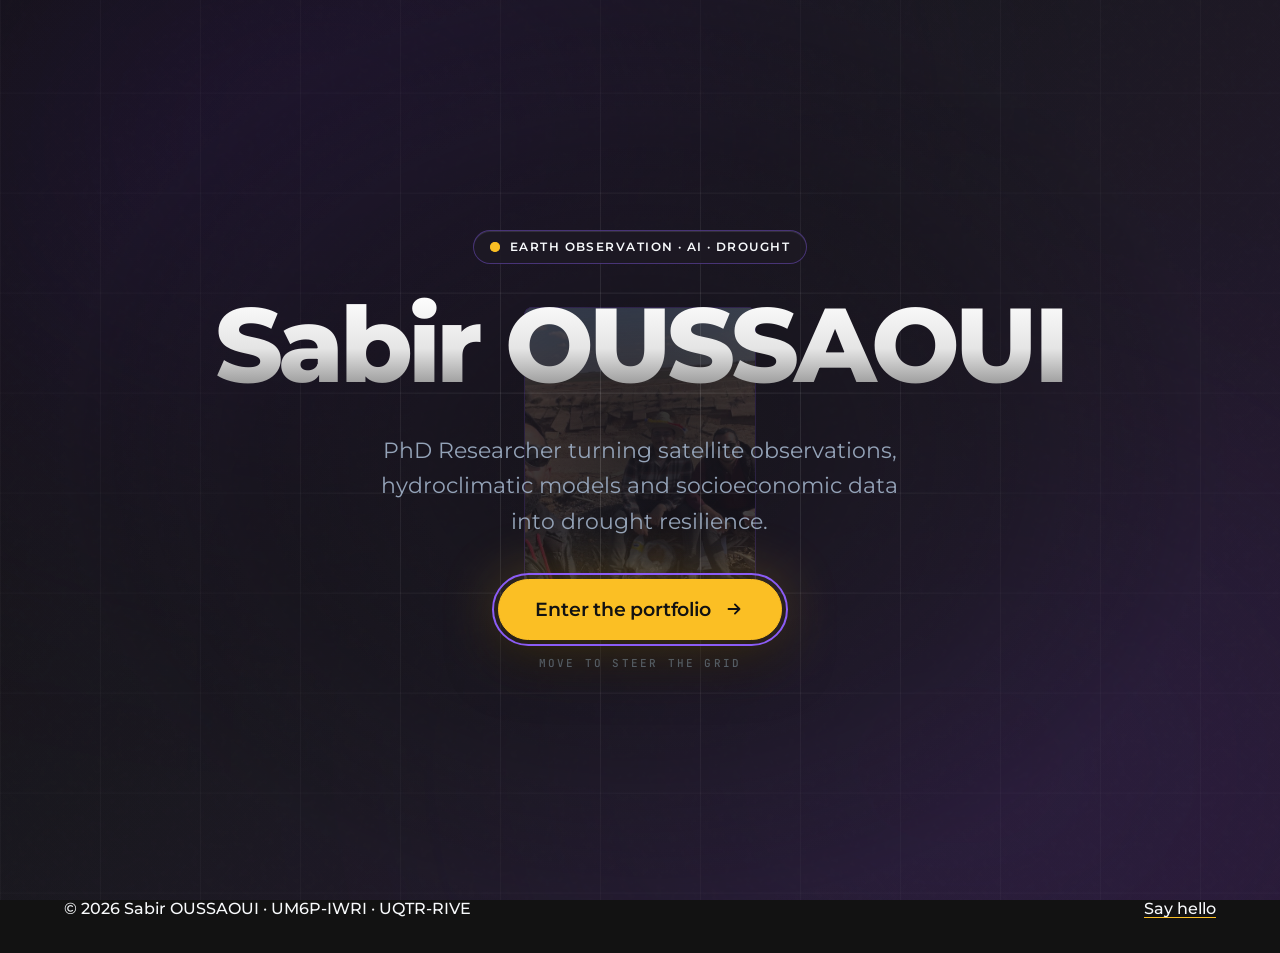
==== index.html @ a9698802 "Add Google Search Console verification tag Co-Authored-By: Claude Opus 5.5 <noreply@anthropic.com> C" ====
<!doctype html>
<html lang="en">
<head>
<meta charset="utf-8">
<meta name="viewport" content="width=device-width, initial-scale=1">
<title>Sabir OUSSAOUI - Earth Observation & AI for Drought Resilience</title>
<meta name="description" content="Sabir OUSSAOUI, PhD researcher (UM6P-IWRI, Morocco and UQTR-RIVE, Canada) using satellite remote sensing, hydroclimatic modelling, AI and socioeconomic data to monitor and forecast drought in Morocco.">
<meta name="google-site-verification" content="E2rFxJFYn-9-5UX04Fhdgoc-Ff2ZLVKx7VGm1PMIRt4">
<link rel="canonical" href="https://sabiroussaoui.me/">
<meta property="og:type" content="profile">
<meta property="og:title" content="Sabir OUSSAOUI - Earth Observation &amp; AI for Drought Resilience">
<meta property="og:description" content="Sabir OUSSAOUI, PhD researcher (UM6P-IWRI, Morocco and UQTR-RIVE, Canada) using satellite remote sensing, hydroclimatic modelling, AI and socioeconomic data to monitor and forecast drought in Morocco.">
<meta property="og:url" content="https://sabiroussaoui.me/">
<meta property="og:image" content="https://sabiroussaoui.me/images/profile/hero-iahr.jpg">
<meta name="twitter:card" content="summary_large_image">
<script type="application/ld+json">{"@context": "https://schema.org", "@type": "Person", "name": "Sabir OUSSAOUI", "url": "https://sabiroussaoui.me/", "image": "https://sabiroussaoui.me/images/profile/portrait-about.png", "jobTitle": "PhD Researcher in Remote Sensing, AI and Drought", "email": "mailto:Sabir.OUSSAOUI@um6p.ma", "affiliation": [{"@type": "Organization", "name": "Mohammed VI Polytechnic University - International Water Research Institute (UM6P-IWRI)"}, {"@type": "Organization", "name": "Université du Québec à Trois-Rivières - RIVE"}], "alumniOf": {"@type": "CollegeOrUniversity", "name": "Université Sultan Moulay Slimane - FST Beni Mellal"}, "knowsAbout": ["Remote sensing", "Drought monitoring", "Drought forecasting", "Artificial intelligence", "Explainable AI", "Hydroclimatology", "Agricultural drought", "Google Earth Engine"], "sameAs": ["https://www.linkedin.com/in/sabir-oussaoui/", "https://scholar.google.com/citations?user=mRgV_v4AAAAJ&hl=en", "https://www.researchgate.net/profile/Sabir-Oussaoui", "https://github.com/Sabir-OUSSAOUI"]}</script>
<link rel="icon" href="images/favicon.svg" type="image/svg+xml">
<link rel="stylesheet" href="css/style.css?v=202611021558">
<script>try{if((localStorage.getItem("theme")||"dark")==="dark")document.documentElement.classList.add("dark")}catch(e){}</script>
</head>
<body data-page="home">
<div class="transition" aria-hidden="true"><span></span><span></span><span></span></div>
<header class="nav" id="header"></header>

<main class="wrap">
  <section class="hero" style="padding-top:0">
    <div class="hero-img">
      <img src="images/profile/hero-iahr.jpg" alt="Sabir Oussaoui speaking at the 6th IAHR Africa Congress, UM6P" width="1600" height="1600" fetchpriority="high">
    </div>
    <div class="hero-txt">
      <h1 id="heroTitle"></h1>
      <p id="heroSub"></p>
      <div class="hero-aff">
        <span>Mohammed VI Polytechnic University - International Water Research Institute (UM6P-IWRI), Morocco</span>
        <span>Université du Québec à Trois-Rivières - Centre de recherche sur les interactions bassins versants - écosystèmes aquatiques (RIVE), Canada</span>
        <span class="mono" id="heroCot" style="font-size:11px;margin-top:4px"></span>
      </div>
      <div class="hero-cta">
        <a class="btn" id="ctaResearch" href="about.html"></a>
        <a class="btn ghost" id="ctaPubs" href="publications.html"></a>
        <a class="link" id="cvLink"></a>
      </div>
    </div>
  </section>
</main>

<!-- rotating badge, like the template's "Hire me" -->
<div class="hireme">
  <svg class="ring" viewBox="0 0 160 160" aria-hidden="true">
    <defs><path id="circ" d="M80,80 m-62,0 a62,62 0 1,1 124,0 a62,62 0 1,1 -124,0"/></defs>
    <text font-family="JetBrains Mono, monospace" font-size="10.5" letter-spacing="1.6"><textPath href="#circ" id="ringText">Open to collaboration · drought · water · EO · </textPath></text>
  </svg>
  <a href="https://outlook.office.com/mail/deeplink/compose?to=sabir.oussaoui@um6p.ma&amp;subject=Collaboration%20-%20drought%20%26%20Earth%20observation" target="_blank" rel="noopener" id="hireLabel" aria-label="Write to Sabir Oussaoui in Outlook">Let's talk</a>
</div>
<footer id="footer"></footer>
<script src="js/data.js?v=202611021558"></script>
<script src="js/main.js?v=202611021558"></script>
<script src="js/splash-cursor.js?v=202611021558"></script>
<script src="js/intro.js?v=202611021558"></script>
</body>
</html>
---- css/style.css ----
/* ===== Sabir Oussaoui - portfolio (CodeBucks-style template, plain CSS) ===== */
@import url("https://fonts.googleapis.com/css2?family=Montserrat:wght@400;500;600;700;800&family=JetBrains+Mono:wght@400;500&display=swap");

:root{
  --light:#F8FAFC;
  --dark:#121212;
  --primary:#5B21B6;        /* deep purple, readable on light */
  --primary-dark:#8B5CF6;   /* vivid purple on dark */
  --veg:#8fcb9b;
  --amber:#FBBF24;
  --bg:var(--light);
  --fg:var(--dark);
  --accent:var(--primary);
  --muted:rgba(18,18,18,.66);
  --line:rgba(91,33,182,.16);
  --card:#ffffff;
  --shadow:var(--fg);
  --edge:var(--fg);
  --gold:#FBBF24;
  --gold-ink:#121212;
  --purple:#8B5CF6;
  --purple-deep:#5B21B6;
  --font:"Montserrat",system-ui,sans-serif;
  --mono:"JetBrains Mono",ui-monospace,monospace;
}
html.dark{
  --bg:#121212;
  --fg:#F8FAFC;
  --accent:#8B5CF6;
  --muted:#94A3B8;
  --line:rgba(139,92,246,.22);
  --card:#1E1B26;
  --shadow:#5B21B6;
  --edge:rgba(139,92,246,.55);
}
*{box-sizing:border-box}
html{scroll-behavior:smooth;overflow-x:hidden}
body{margin:0;font-family:var(--font);background:var(--bg);color:var(--fg);line-height:1.5;overflow-x:hidden;-webkit-font-smoothing:antialiased}
a{color:inherit}
img{max-width:100%;display:block}
h1,h2,h3,h4{margin:0;line-height:1.1;font-weight:800;letter-spacing:-.02em}
.mono{font-family:var(--mono);font-size:12px;letter-spacing:.08em;text-transform:uppercase;color:var(--muted)}
.wrap{width:100%;max-width:1400px;margin:0 auto;padding:0 64px}
section{padding:96px 0}
.title{font-size:64px;text-align:center;margin-bottom:64px}
.btn{display:inline-flex;align-items:center;gap:10px;min-height:48px;padding:0 26px;border-radius:999px;border:2px solid var(--gold);background:var(--gold);color:var(--gold-ink);font:600 15px var(--font);text-decoration:none;cursor:pointer;transition:background .2s,color .2s,transform .15s}
.btn:hover{background:transparent;color:var(--fg);border-color:var(--gold)}
.btn:active{transform:scale(.98)}
.btn.ghost{background:transparent;color:var(--fg);border-color:var(--fg)}
.btn.ghost:hover{background:var(--purple-deep);border-color:var(--purple-deep);color:#F8FAFC}
html.dark .btn.ghost:hover{background:var(--purple);border-color:var(--purple)}
:focus-visible{outline:2px solid var(--accent);outline-offset:3px}
.rule{height:1px;background:var(--line)}

/* ---------- page transition ---------- */
.transition{position:fixed;inset:0;z-index:100;pointer-events:none}
.transition span{position:absolute;inset:0;transform:scaleX(1);transform-origin:left;animation:wipe .8s cubic-bezier(.76,0,.24,1) forwards}
.transition span:nth-child(1){background:var(--purple-deep)}
.transition span:nth-child(2){background:var(--fg);animation-delay:.12s}
.transition span:nth-child(3){background:var(--bg);animation-delay:.24s}
@keyframes wipe{to{transform:scaleX(0)}}

/* ---------- nav ---------- */
header.nav{position:fixed;left:0;right:0;top:0;z-index:50;box-sizing:border-box;display:flex;align-items:center;justify-content:space-between;gap:24px;padding:20px 64px;font-weight:500;background:color-mix(in srgb,var(--bg) 82%,transparent);backdrop-filter:blur(12px);-webkit-backdrop-filter:blur(12px);border-bottom:1px solid transparent;transition:border-color .3s,padding .3s}
header.nav.scrolled{border-bottom-color:var(--line)}
.nav-links{display:flex;gap:28px;flex:1;justify-content:center}
.nl{position:relative;text-decoration:none;padding-bottom:2px}
.nl::after{content:"";position:absolute;left:0;bottom:-2px;height:2px;width:0;background:var(--accent);transition:width .3s}
.nl:hover::after,.nl[aria-current="page"]::after{width:100%}
.logo{position:static;transform:none;order:-1;flex:none;height:52px;padding:4px 18px 4px 4px;border-radius:999px;background:var(--dark);color:var(--light);display:flex;align-items:center;gap:12px;font-weight:700;font-size:15px;letter-spacing:.01em;white-space:nowrap;text-decoration:none;border:2px solid transparent;transition:background .3s,border-color .3s}
.logo img{width:48px;height:48px;border-radius:50%;object-fit:cover;background:var(--light)}
html.dark .logo img{background:var(--dark)}
html.dark .logo{background:var(--card);color:var(--fg);box-shadow:inset 0 0 0 1px rgba(139,92,246,.55)}
.logo:hover{background:var(--accent);border-color:var(--fg)}
.socials{display:flex;align-items:center;gap:14px}
.soc{width:28px;height:28px;display:inline-flex;align-items:center;justify-content:center;color:var(--fg);transition:transform .2s,color .2s}
.soc:hover{transform:translateY(-3px);color:var(--accent)}
.theme{width:34px;height:34px;border-radius:50%;border:0;background:var(--dark);color:var(--light);display:inline-flex;align-items:center;justify-content:center;cursor:pointer}
html.dark .theme{background:var(--purple);color:#F8FAFC}
.lang{border:1px solid var(--line);background:transparent;color:var(--fg);border-radius:999px;padding:6px 12px;font:600 12px var(--mono);cursor:pointer}
.burger{display:none;flex-direction:column;gap:6px;background:none;border:0;cursor:pointer;padding:8px}
.burger span{width:30px;height:2px;background:var(--fg);transition:transform .3s,opacity .3s}
.mobile-menu{display:none}

/* ---------- hero (index) ---------- */
.hero{display:grid;grid-template-columns:minmax(0,1fr) minmax(0,1fr);align-items:center;gap:48px;min-height:calc(100vh - 130px);padding:24px 0 64px}
.hero-img{position:relative}
.hero-img img{width:100%;max-width:520px;max-height:calc(100vh - 200px);object-fit:cover;object-position:52% 45%;aspect-ratio:4/5;margin:0 auto;border-radius:24px}
.hero-txt h1{font-size:56px;text-align:left;margin-bottom:24px}
.hero-txt p{font-size:17px;color:var(--muted);max-width:620px;margin:0 0 20px}
.hero-txt p b{color:var(--fg);font-weight:800}
.hero-aff{display:flex;flex-direction:column;gap:4px;font-size:14px;color:var(--muted);margin-bottom:28px}
.hero-cta{display:flex;align-items:center;gap:20px;flex-wrap:wrap}
.hero-cta .link{font-size:15px;font-weight:600;text-decoration:underline;text-underline-offset:4px}
/* animated headline words */
.anim-word{display:inline-block;opacity:0;transform:translateY(40px);animation:word .55s ease-out forwards}
@keyframes word{to{opacity:1;transform:none}}

/* rotating badge */
.hireme{position:fixed;left:40px;bottom:40px;width:160px;height:160px;z-index:40;display:flex;align-items:center;justify-content:center}
.hireme svg.ring{position:absolute;inset:0;width:100%;height:100%;animation:spin 14s linear infinite;fill:var(--fg)}
.hireme a{position:relative;width:64px;height:64px;border-radius:50%;background:var(--gold);color:var(--gold-ink);display:flex;align-items:center;justify-content:center;font-weight:600;font-size:13px;text-decoration:none;border:2px solid transparent;transition:.3s;border-color:var(--gold)}
.hireme a:hover{background:var(--accent);color:#F8FAFC;border-color:var(--accent)}
@keyframes spin{to{transform:rotate(360deg)}}

/* ---------- about ---------- */
.about-grid{display:grid;grid-template-columns:5fr 2.6fr 2.2fr;gap:48px;align-items:start}
.bio h3{font-size:14px;text-transform:uppercase;letter-spacing:.1em;color:var(--muted);font-weight:700;margin-bottom:16px}
.bio p{margin:0 0 16px;font-size:15px;font-weight:500}
.frame{position:relative;box-shadow:14px 14px 0 var(--shadow);padding:16px;max-width:360px;margin:0 auto;width:100%;border:2px solid var(--edge);border-radius:24px;background:var(--bg)}
.frame img{border-radius:16px;width:100%;height:auto;aspect-ratio:4/5;max-height:400px;object-fit:contain;object-position:50% 100%;background:linear-gradient(180deg,var(--card),var(--bg));display:block}
.stats{display:flex;flex-direction:column;gap:40px;align-items:flex-end;text-align:right}
.stats>div{display:flex;flex-direction:column;align-items:flex-end;gap:8px}
.stats .num{font-size:64px;font-weight:800;letter-spacing:-.03em;line-height:1}
.stats .lbl{font-size:14px;font-weight:600;color:var(--muted)}

/* skills map: 3D-looking globe with skills orbiting like satellites */
.skills{--k:1;position:relative;height:920px;max-width:1200px;margin:0 auto;overflow:hidden;border-radius:28px;background:radial-gradient(circle at 50% 50%, #0b1a2e 0, #060b14 55%, #04070d 100%);isolation:isolate}
.skills::before{content:"";position:absolute;inset:0;background-image:radial-gradient(1px 1px at 20% 30%,rgba(255,255,255,.5) 50%,transparent 51%),radial-gradient(1px 1px at 70% 20%,rgba(255,255,255,.4) 50%,transparent 51%),radial-gradient(1px 1px at 85% 65%,rgba(255,255,255,.5) 50%,transparent 51%),radial-gradient(1px 1px at 35% 80%,rgba(255,255,255,.35) 50%,transparent 51%),radial-gradient(1.5px 1.5px at 55% 90%,rgba(255,255,255,.45) 50%,transparent 51%),radial-gradient(1px 1px at 10% 60%,rgba(255,255,255,.4) 50%,transparent 51%),radial-gradient(1px 1px at 92% 35%,rgba(255,255,255,.35) 50%,transparent 51%),radial-gradient(1.5px 1.5px at 45% 12%,rgba(255,255,255,.5) 50%,transparent 51%);pointer-events:none}
.ring{position:absolute;left:50%;top:50%;width:calc(var(--r)*2*var(--k));height:calc(var(--r)*2*var(--k));margin:calc(var(--r)*-1*var(--k)) 0 0 calc(var(--r)*-1*var(--k));border-radius:50%;border:1px dashed rgba(85,221,224,.22);pointer-events:none}
.globe{position:absolute;left:50%;top:50%;width:calc(230px*var(--k));height:calc(230px*var(--k));margin:calc(-115px*var(--k)) 0 0 calc(-115px*var(--k));display:flex;align-items:center;justify-content:center;filter:drop-shadow(0 0 28px rgba(85,221,224,.35))}
.globe img{width:100%;height:100%;object-fit:contain;display:block}
.globe-label{position:absolute;left:50%;bottom:18px;transform:translateX(-50%);color:#edf2f7;font:700 13px var(--font);letter-spacing:.04em;white-space:nowrap;text-align:center;text-shadow:0 2px 8px rgba(0,0,0,.8)}
.orbit{position:absolute;left:50%;top:50%;width:0;height:0;animation:orbit var(--d) linear infinite;animation-delay:var(--delay)}
.sat-pos{position:absolute;left:0;top:0;transform:translate(calc(var(--r)*var(--k)),0)}
.skill{position:absolute;left:0;top:0;translate:-50% -50%;width:calc(var(--s)*var(--k));height:calc(var(--s)*var(--k));display:flex;flex-direction:column;align-items:center;justify-content:center;gap:3px;text-align:center;border-radius:50%;padding:8px;box-sizing:border-box;font-weight:600;font-size:12px;line-height:1.2;background:#f5f5f5;color:#1b1b1b;box-shadow:0 0 0 2px rgba(255,255,255,.12),0 8px 24px rgba(0,0,0,.45);animation:orbit var(--d) linear infinite reverse;animation-delay:var(--delay);cursor:default;transition:box-shadow .25s}
.skill svg{opacity:.75}
.skill:hover{box-shadow:0 0 0 3px #55dde0,0 8px 24px rgba(0,0,0,.45);z-index:2}
.skill.sat{background:#55dde0;color:#06202a}
.skill.prod{background:#8fcb9b;color:#0f2a17}
.skill.meth{background:#e6ad63;color:#2d1a05}
.skill.soft{background:#edf2f7;color:#1b1b1b}
@keyframes orbit{to{transform:rotate(360deg)}}
@media (prefers-reduced-motion:reduce){.orbit,.skill{animation-play-state:paused}}
.legend{display:flex;gap:24px;justify-content:center;flex-wrap:wrap;margin-top:20px}

/* timelines */
.timeline{position:relative;width:75%;margin:0 auto}
.timeline .rail{position:absolute;left:36px;top:0;width:4px;height:100%;background:var(--line);border-radius:2px}
.timeline .rail i{display:block;width:100%;height:0;background:var(--fg);border-radius:2px}
.timeline ul{list-style:none;margin:0;padding:0;display:flex;flex-direction:column;gap:48px}
.timeline li{position:relative;padding-left:96px;opacity:0;transform:translateY(24px);transition:opacity .6s,transform .6s}
.timeline li.in{opacity:1;transform:none}
.timeline li::before{content:"";position:absolute;left:28px;top:4px;width:20px;height:20px;border-radius:50%;background:var(--accent);border:5px solid var(--bg);box-shadow:0 0 0 2px var(--fg)}
.timeline h3{font-size:22px}.timeline h3 span{color:var(--accent)}
.timeline .meta{font-weight:500;color:var(--muted);margin:4px 0 8px}
.timeline p{margin:0;font-size:15px;font-weight:500}

/* ---------- projects ---------- */
.proj-grid{display:grid;grid-template-columns:repeat(12,minmax(0,1fr));gap:48px 32px}
.proj{position:relative;box-shadow:16px 16px 0 var(--shadow);border:2px solid var(--edge);border-radius:28px;background:var(--bg);padding:24px;display:flex;flex-direction:column;gap:12px}
.proj.featured{grid-column:span 12;flex-direction:row;gap:40px;padding:40px}
.proj.half{grid-column:span 6}
.proj .fig{flex:1;border-radius:18px;overflow:hidden;background:#071526;min-height:260px;position:relative}
.proj .fig svg{width:100%;height:100%;display:block}
.proj .fig-btn{all:unset;cursor:pointer;flex:1;border-radius:18px;overflow:hidden;background:#fff;position:relative;display:flex;flex-direction:column;border:1px solid var(--line)}
.proj .fig-btn img{width:100%;flex:1;min-height:0;object-fit:contain;object-position:center;display:block;background:#fff;transition:transform .4s}
.proj .fig-btn:hover img{transform:scale(1.03)}
.proj .fig-btn:focus-visible{outline:3px solid var(--accent);outline-offset:3px}
.proj .fig-btn .cap{position:static;background:var(--dark);color:var(--light);padding:8px 14px;font-size:10px;line-height:1.4}
.proj.featured .fig-btn{min-height:380px}
.proj.half .fig-btn{aspect-ratio:4/3}
.proj .fig .cap{position:absolute;left:14px;bottom:12px;color:#9fb0c4}
.proj .body{flex:1;display:flex;flex-direction:column;gap:10px}
.proj .kind{color:var(--accent);font-weight:600;font-size:14px}
.proj h3{font-size:30px}.proj.half h3{font-size:22px}
.proj dl{margin:0;display:grid;grid-template-columns:120px minmax(0,1fr);gap:6px 12px;font-size:14px}
.proj dt{font-weight:700}.proj dd{margin:0;color:var(--muted);font-weight:500}
.status{display:inline-block;font:500 11px var(--mono);letter-spacing:.06em;text-transform:uppercase;padding:3px 8px;border-radius:6px;border:1px solid var(--line)}
.status.s-pub{color:#2e7d4a;border-color:#2e7d4a}html.dark .status.s-pub{color:var(--veg);border-color:var(--veg)}
.status.s-rev{color:#9a6420;border-color:#9a6420}html.dark .status.s-rev{color:var(--amber);border-color:var(--amber)}

/* ---------- publications ---------- */
.filters{display:flex;flex-direction:column;gap:10px;margin-bottom:32px}
.filters .row{display:flex;gap:10px;flex-wrap:wrap;align-items:center}
.filters .row > span{width:70px;font-weight:700;font-size:13px}
.chip{min-height:36px;padding:0 14px;border-radius:999px;border:1px solid var(--fg);background:transparent;color:var(--fg);font:600 13px var(--font);cursor:pointer}
.chip[aria-pressed="true"]{background:var(--accent);border-color:var(--accent);color:#F8FAFC}
.feat-pubs{display:grid;grid-template-columns:1fr 1fr;gap:32px;margin-bottom:48px}
.feat-pubs.cols3{grid-template-columns:repeat(3,minmax(0,1fr))}
.about-grid>*{min-width:0}
.proj dd,.pub,.pv,.feat-pub,.talk,.cert-body,table.sup td{overflow-wrap:anywhere}
.feat-pub{position:relative;box-shadow:14px 14px 0 var(--shadow);border:2px solid var(--edge);border-radius:24px;padding:28px;background:var(--bg);display:flex;flex-direction:column;gap:10px}
.feat-pub h3{font-size:22px;line-height:1.3}
.pub-list{list-style:none;margin:0;padding:0}
.pub{display:grid;grid-template-columns:70px minmax(0,1fr) 180px;gap:24px;padding:22px 0;border-top:1px solid var(--line);align-items:start}
.pub.has-img{grid-template-columns:70px 150px minmax(0,1fr) 180px}
.pub-thumb{all:unset;cursor:pointer;display:block;border:2px solid var(--edge);border-radius:12px;overflow:hidden;aspect-ratio:1;background:#fff;transition:transform .2s,box-shadow .2s}
.pub-thumb img{width:100%;height:100%;object-fit:cover;object-position:top;display:block}
.pub-thumb:hover{transform:translate(-2px,-2px);box-shadow:6px 6px 0 var(--shadow)}
.pub-thumb:focus-visible{outline:3px solid var(--accent);outline-offset:3px}
.pub-thumb.feat{aspect-ratio:16/10;margin:-8px -8px 6px;border-radius:14px}
.pub:hover .pt{color:var(--accent)}
.pt{font-weight:700;font-size:17px;line-height:1.35;transition:color .2s}
.pa{font-size:14px;color:var(--muted);font-weight:500;margin-top:6px}
.pa b{color:var(--fg);border-bottom:2px solid var(--accent)}
.pv{font-size:14px;font-style:italic;color:var(--muted);margin-top:4px}
.pub .side{display:flex;flex-direction:column;gap:8px;align-items:flex-start}
.pub .yr{font:500 14px var(--mono)}
.talks{list-style:none;margin:0;padding:0}
.talk{display:grid;grid-template-columns:minmax(0,1fr) 180px;gap:24px;padding:18px 0;border-top:1px solid var(--line)}
.talk .tt{font-weight:700;font-size:15px}.talk .tv{font-size:13px;color:var(--muted);margin-top:4px}
.talk .tk{font:500 12px var(--mono);text-align:right;color:var(--muted)}

/* ---------- supervision table ---------- */
.table-wrap{overflow-x:auto;border:2px solid var(--edge);border-radius:18px;box-shadow:12px 12px 0 var(--shadow);background:var(--bg)}
table.sup{width:100%;border-collapse:collapse;font-size:14px;min-width:860px}
table.sup th{text-align:left;font-size:12px;letter-spacing:.06em;text-transform:uppercase;padding:14px 16px;border-bottom:2px solid var(--fg);background:var(--card)}
table.sup td{padding:14px 16px;border-bottom:1px solid var(--line);vertical-align:top;font-weight:500}
table.sup tr:last-child td{border-bottom:0}
table.sup tr:hover td{background:var(--card)}
table.sup td:nth-child(2){min-width:320px}

/* ---------- certificates ---------- */
.ref-grid{display:grid;grid-template-columns:repeat(2,minmax(0,1fr));gap:32px;max-width:1000px;margin:0 auto}
.ref{display:flex;flex-direction:column;gap:6px;border:2px solid var(--edge);border-radius:20px;background:var(--bg);padding:28px 30px;box-shadow:10px 10px 0 var(--shadow);transition:transform .2s,box-shadow .2s}
.ref:hover{transform:translate(-3px,-3px);box-shadow:13px 13px 0 var(--shadow)}
.ref-head{display:flex;align-items:center;gap:18px;margin-bottom:6px}
.ref-photo{width:88px;height:88px;border-radius:50%;object-fit:cover;border:2px solid var(--fg);flex:none}
.ref h3{margin:0;font-size:22px;line-height:1.2}
.ref-status{margin:4px 0 0;font-weight:600}
.ref-inst{margin:0 0 14px;font-size:12px;color:var(--muted)}
.ref-contact{display:flex;flex-direction:column;gap:10px;border-top:1px solid var(--line);padding-top:16px}
.ref-contact a{display:flex;align-items:center;gap:10px;font-weight:500;color:inherit;text-decoration:none;overflow-wrap:anywhere}
.ref-contact a:hover span{text-decoration:underline}
.ref-contact svg{flex:none}
.cert-grid{display:grid;grid-template-columns:repeat(3,minmax(0,1fr));gap:32px}
.cert{all:unset;cursor:pointer;display:flex;flex-direction:column;border:2px solid var(--edge);border-radius:20px;background:var(--bg);overflow:hidden;box-shadow:10px 10px 0 var(--shadow);transition:transform .2s,box-shadow .2s}
.cert:hover{transform:translate(-3px,-3px);box-shadow:14px 14px 0 var(--shadow)}
.cert:focus-visible{outline:3px solid var(--accent);outline-offset:3px}
.cert-img{display:block;aspect-ratio:4/3;background:#e9e9e9;overflow:hidden;border-bottom:2px solid var(--fg)}
.cert-img img{width:100%;height:100%;object-fit:cover;object-position:top;transition:transform .4s}
.cert:hover .cert-img img{transform:scale(1.04)}
.cert-body{display:flex;flex-direction:column;gap:8px;padding:18px 20px 20px}
.cert-meta{display:flex;justify-content:space-between;align-items:center;gap:8px}
.cert-title{font-weight:700;font-size:15px;line-height:1.35}
.cert-org{font-size:13px;color:var(--muted);font-weight:500}
.lightbox{position:fixed;inset:0;z-index:200;background:rgba(10,10,10,.92);display:none;align-items:center;justify-content:center;padding:24px;flex-direction:column;gap:16px}
.lightbox.open{display:flex}
.lightbox img{max-width:min(1200px,100%);max-height:78vh;border-radius:8px;background:#fff}
.lb-stage{display:flex;align-items:center;gap:12px;max-width:100%}
.lb-nav{width:48px;height:48px;border-radius:50%;border:0;background:#f5f5f5;color:#1b1b1b;font-size:30px;line-height:1;cursor:pointer;flex:none}
.lb-nav:hover{background:var(--primary-dark)}
.cert-img{position:relative}
.cert-more{position:absolute;right:10px;bottom:10px;background:var(--fg);color:var(--bg);font:700 12px var(--mono);padding:4px 8px;border-radius:999px}
.lightbox figcaption{color:#f5f5f5;font-weight:500;text-align:center;max-width:900px;font-size:14px}
.lightbox .btn{background:var(--gold);color:var(--gold-ink);border-color:var(--gold)}

/* ---------- events ---------- */
.event-list{display:flex;flex-direction:column;gap:56px}
.event{display:grid;grid-template-columns:minmax(0,1.05fr) minmax(0,1fr);gap:44px;align-items:center}
.event.flip .event-img{order:2}
.event.noimg{grid-template-columns:1fr;max-width:860px;margin-inline:auto}
.event-img{all:unset;cursor:pointer;position:relative;display:block;border:2px solid var(--fg);border-radius:22px;overflow:hidden;box-shadow:14px 14px 0 var(--shadow);aspect-ratio:4/3;background:var(--card);transition:transform .2s,box-shadow .2s}
.event-img:hover{transform:translate(-3px,-3px);box-shadow:18px 18px 0 var(--shadow)}
.event-img:focus-visible{outline:3px solid var(--accent);outline-offset:4px}
.event-img img{width:100%;height:100%;object-fit:cover;display:block;transition:transform .5s}
.event-img:hover img{transform:scale(1.04)}
.event-body{display:flex;flex-direction:column;gap:14px}
.event-meta{display:flex;gap:12px;align-items:center;flex-wrap:wrap}
.event-body h3{font-size:28px;line-height:1.2}
.event-body p{margin:0;font-weight:500;color:var(--muted);line-height:1.6}

/* ---------- reveal / footer ---------- */
.reveal{opacity:0;transform:translateY(24px);transition:opacity .7s ease,transform .7s ease}
.reveal.in{opacity:1;transform:none}
footer{position:relative;z-index:45;background:var(--bg);border-top:2px solid var(--fg);padding:32px 64px;display:flex;justify-content:space-between;align-items:center;font-weight:500;flex-wrap:wrap;gap:12px}
footer a{text-decoration:underline;text-underline-offset:3px}

@media (prefers-reduced-motion:reduce){*{animation-duration:.01ms!important;transition-duration:.01ms!important}.anim-word{opacity:1;transform:none}}

/* ---------- responsive ---------- */
@media (max-width:1100px){.cert-grid{grid-template-columns:repeat(2,minmax(0,1fr))}.feat-pubs.cols3{grid-template-columns:repeat(2,minmax(0,1fr))}.wrap{padding:0 32px}header.nav{padding:18px 32px}.title{font-size:48px}.hero-txt h1{font-size:44px}.about-grid{grid-template-columns:1fr 1fr}.stats{grid-column:span 2;flex-direction:row;justify-content:space-around;text-align:center;align-items:center}.proj.half{grid-column:span 12}.skills{height:700px;--k:.78}}
@media (max-width:1340px){
  header .nav-links,header .socials{display:none}
  .burger{display:flex;order:2;margin-left:auto}
  .mobile-menu{display:none;position:fixed;inset:0;z-index:70;padding:0;background:rgba(27,27,27,.9);color:var(--light);backdrop-filter:blur(6px);flex-direction:column;align-items:center;justify-content:center;gap:28px;font-size:22px;font-weight:600}
  html.dark .mobile-menu{background:rgba(245,245,245,.9);color:var(--dark)}
  .mobile-menu.open{display:flex}
  .menu-close{position:absolute;top:18px;right:20px;width:44px;height:44px;border-radius:50%;border:0;background:var(--light);color:var(--dark);font-size:28px;line-height:1;cursor:pointer}
  html.dark .menu-close{background:var(--dark);color:var(--light)}
  .mobile-menu .nl{color:inherit}.mobile-menu .nl::after{background:currentColor}
  .mobile-menu .soc{color:inherit}.mobile-menu .lang{color:inherit;border-color:currentColor}
}
@media (max-width:800px){
  .ref-grid{grid-template-columns:1fr;gap:24px}.ref{padding:22px}
  .logo{position:static;transform:none;height:48px;font-size:13px;padding-right:14px}.logo img{width:40px;height:40px}
  .hero{grid-template-columns:1fr;text-align:center}.hero-txt h1{text-align:center;font-size:36px}.hero-cta{justify-content:center}
  .title{font-size:36px;margin-bottom:40px}section{padding:64px 0}.wrap{padding:0 20px}header.nav{padding:14px 20px}
  .about-grid{grid-template-columns:1fr}.stats{grid-column:auto}
  .skills{height:460px;--k:.44;border-radius:16px}.skill{width:calc(var(--s)*.62);height:calc(var(--s)*.62);font-size:8px;padding:3px;gap:0}.skill svg{width:9px;height:9px}.globe-label{font-size:10px;bottom:8px}
  .timeline{width:100%}.timeline li{padding-left:64px}.timeline .rail{left:20px}.timeline li::before{left:12px}
  .proj.featured{flex-direction:column;padding:24px}.proj h3{font-size:24px}
  .event{grid-template-columns:1fr;gap:24px}.event.flip .event-img{order:0}.event-body h3{font-size:22px}
  .cert-grid{grid-template-columns:1fr}.feat-pubs,.feat-pubs.cols3{grid-template-columns:1fr}
  .stats{display:grid;grid-template-columns:repeat(3,minmax(0,1fr));gap:12px;text-align:center}.stats>div{align-items:center}.stats .num{font-size:36px}.stats .lbl{font-size:12px}
  .frame{max-width:280px}
  .table-wrap{border:0;box-shadow:none;background:transparent;overflow:visible}
  table.sup,table.sup tbody,table.sup tr,table.sup td{display:block;min-width:0;width:100%;box-sizing:border-box}
  table.sup thead{display:none}
  table.sup tr{border:2px solid var(--edge);border-radius:16px;background:var(--bg);box-shadow:8px 8px 0 var(--shadow);margin-bottom:22px;padding:6px 0}
  table.sup td{padding:8px 16px;border:0}table.sup tr:hover td{background:transparent}
  table.sup td::before{content:attr(data-l);display:block;font:600 10px var(--mono);letter-spacing:.08em;text-transform:uppercase;color:var(--muted);margin-bottom:2px}
  table.sup td:nth-child(2){min-width:0}
  .lb-nav{width:40px;height:40px;font-size:24px}.lightbox{padding:12px}.lightbox img{max-height:70vh}
  .hero-aff{font-size:13px}.hero-txt h1{font-size:34px}.title{font-size:34px}.pub,.pub.has-img{grid-template-columns:1fr}.pub-thumb{max-width:220px}.talk{grid-template-columns:1fr}.talk .tk{text-align:left}
  .hireme{position:relative;left:auto;bottom:auto;margin:24px auto 0;width:140px;height:140px}  footer{padding:24px 20px}
}

/* ---------- opening screen (js/intro.js) ---------- */
html.hg-lock,html.hg-lock body{overflow:hidden}
.hg-intro{position:fixed;inset:0;z-index:1000;background:linear-gradient(135deg,#121212 0%,#1E1B26 50%,#2A1B38 100%);color:#fff;display:flex;align-items:center;justify-content:center;overflow:hidden;perspective:1200px;font-family:var(--font);transition:opacity .8s ease,filter .8s ease}
.hg-intro.hg-out{opacity:0;filter:blur(8px);pointer-events:none}
.hg-noise{position:absolute;inset:0;opacity:.15;mix-blend-mode:overlay;pointer-events:none;background-image:url("data:image/svg+xml,%3Csvg viewBox='0 0 200 200' xmlns='http://www.w3.org/2000/svg'%3E%3Cfilter id='n'%3E%3CfeTurbulence type='fractalNoise' baseFrequency='0.65' numOctaves='3' stitchTiles='stitch'/%3E%3C/filter%3E%3Crect width='100%25' height='100%25' filter='url(%23n)' opacity='0.05'/%3E%3C/svg%3E")}
.hg-orbs{position:absolute;inset:0;opacity:.5;pointer-events:none}
.hg-orbs i{position:absolute;width:70%;height:70%;border-radius:50%;filter:blur(150px);animation:hgPulse 6s ease-in-out infinite}
.hg-orbs i:first-child{top:-20%;left:-10%;background:rgba(91,33,182,.35)}
.hg-orbs i:last-child{bottom:-20%;right:-10%;background:rgba(139,92,246,.18);animation-delay:2s}
@keyframes hgPulse{0%,100%{opacity:1}50%{opacity:.5}}
/* photo corridor */
.hg-stream{position:absolute;inset:0;container-type:inline-size;pointer-events:none;opacity:0;transition:opacity 1.6s ease .2s}
.hg-in .hg-stream{opacity:.75}
.hg-stream-persp{position:absolute;inset:0}
.hg-stream-stage{position:absolute;inset:0;transform-style:preserve-3d}
.hg-card{position:absolute;overflow:hidden;backface-visibility:hidden;box-shadow:0 0 0 1px rgba(139,92,246,.35)}
.hg-card img{width:100%;height:100%;object-fit:cover;display:block;filter:saturate(.85)}
.hg-stream::after{content:"";position:absolute;inset:0;background:radial-gradient(ellipse 46% 52% at 50% 50%,rgba(18,18,18,.88),rgba(18,18,18,.55) 60%,rgba(18,18,18,.2) 100%)}
/* moving grid */
.hg-grid{position:absolute;inset:0;pointer-events:none;will-change:transform;transform-origin:center bottom;transform:rotateX(var(--rx,0deg)) rotateY(var(--ry,0deg)) scale(.01) rotateZ(45deg);opacity:0;transition:transform 1.8s cubic-bezier(.16,1,.3,1),opacity 1.8s cubic-bezier(.16,1,.3,1)}
.hg-in .hg-grid{transform:rotateX(var(--rx,0deg)) rotateY(var(--ry,0deg)) scale(1) rotateZ(0deg);opacity:1}
.hg-in.hg-ready .hg-grid{transition:none}
.hg-layer{position:absolute;inset:0;width:100%;height:100%;display:block}
.hg-mask,.hg-warp-grid{position:absolute;inset:0}
.hg-warp-grid{opacity:0}
.hg-mask{-webkit-mask-image:radial-gradient(400px circle at 50% 50%,#8c8c8c,transparent);mask-image:radial-gradient(400px circle at 50% 50%,#8c8c8c,transparent)}
.hg-flash,.hg-dodge{position:absolute;inset:0;pointer-events:none;opacity:0;z-index:3}
.hg-flash{background:#fff;mix-blend-mode:overlay}
.hg-dodge{background:#8B5CF6;mix-blend-mode:color-dodge}
/* text */
.hg-content{position:relative;z-index:4;width:100%;max-width:1320px;height:100%;padding:0 64px;display:grid;grid-template-columns:1fr;justify-items:center;align-items:center;gap:24px}
.hg-text{display:flex;flex-direction:column;align-items:center;gap:28px;text-align:center;max-width:860px}
.hg-item{opacity:0;transform:translateY(40px);filter:blur(10px);transition:opacity .9s ease,transform 1s cubic-bezier(.2,.8,.2,1),filter .9s ease}
.hg-in .hg-item{opacity:1;transform:none;filter:blur(0)}
.hg-in .hg-item:nth-child(1){transition-delay:.3s}.hg-in .hg-item:nth-child(2){transition-delay:.5s}.hg-in .hg-item:nth-child(3){transition-delay:.7s}.hg-in .hg-item:nth-child(4){transition-delay:.9s}
.hg-badge{display:inline-flex;align-items:center;gap:10px;padding:7px 16px;border-radius:999px;background:rgba(30,27,38,.6);border:1px solid rgba(139,92,246,.4);backdrop-filter:blur(12px);box-shadow:inset 0 1px 0 rgba(255,255,255,.1);font-size:12px;font-weight:600;letter-spacing:.12em;text-transform:uppercase;color:#F8FAFC}
.hg-dot{position:relative;width:10px;height:10px;display:inline-flex}
.hg-dot i,.hg-dot b{position:absolute;inset:0;border-radius:50%;background:#FBBF24}
.hg-dot i{animation:hgPing 1.4s cubic-bezier(0,0,.2,1) infinite;opacity:.75}
@keyframes hgPing{75%,100%{transform:scale(2.2);opacity:0}}
.hg-name{margin:0;font-size:clamp(48px,8.2vw,132px);line-height:1;font-weight:800;letter-spacing:-.045em;padding-bottom:8px;background:linear-gradient(to bottom,#fff,#e5e5e5 50%,#737373);-webkit-background-clip:text;background-clip:text;color:transparent;filter:drop-shadow(0 20px 30px rgba(0,0,0,.6))}
.hg-sub{margin:0;max-width:560px;font-size:clamp(16px,2vw,22px);font-weight:400;line-height:1.6;color:#94A3B8}
.hg-cta{padding-top:12px;display:flex;flex-direction:column;align-items:center;gap:16px}
.hg-btn{position:relative;display:inline-flex;align-items:center;gap:12px;padding:18px 36px;border-radius:999px;border:1px solid #FBBF24;background:#FBBF24;backdrop-filter:blur(20px);color:#121212;font:600 19px var(--font);letter-spacing:-.01em;cursor:pointer;overflow:hidden;box-shadow:0 0 60px rgba(251,191,36,.28),0 25px 50px rgba(0,0,0,.5);transition:transform .2s,box-shadow .3s}
.hg-btn:hover{transform:scale(1.03);box-shadow:0 0 80px rgba(251,191,36,.45),0 25px 50px rgba(0,0,0,.5)}
.hg-btn:active{transform:scale(.97)}
.hg-btn:focus-visible{outline:2px solid #8B5CF6;outline-offset:4px}
.hg-btn span{position:relative;z-index:1}
.hg-btn svg{position:relative;z-index:1;width:22px;height:22px;color:#121212;transition:transform .3s}
.hg-btn:hover svg{transform:translateX(4px)}
.hg-btn em{position:absolute;inset:0;transform:translateX(-100%);background:linear-gradient(90deg,transparent,rgba(255,255,255,.45),transparent);animation:hgShimmer 2.2s infinite}
@keyframes hgShimmer{100%{transform:translateX(100%)}}
.hg-hint{margin:0;font:500 11px var(--mono);letter-spacing:.2em;text-transform:uppercase;color:#64748B}
@media (max-width:900px){.hg-content{grid-template-rows:auto;padding:0 22px;gap:0}.hg-text{gap:16px}.hg-name{font-size:clamp(38px,11vw,72px)}.hg-sub{font-size:15px}.hg-badge{font-size:10px}.hg-btn{padding:15px 26px;font-size:16px}.hg-hint{display:none}.hg-stream::after{background:radial-gradient(ellipse 80% 45% at 50% 50%,rgba(18,18,18,.9),rgba(18,18,18,.5) 70%,rgba(18,18,18,.3) 100%)}}
@media (prefers-reduced-motion:reduce){.hg-grid,.hg-item{transition:none!important}.hg-orbs i,.hg-dot i,.hg-btn em{animation:none}}

/* fluid ink cursor (js/splash-cursor.js) */
.splash-cursor{position:fixed;inset:0;pointer-events:none;z-index:1100}
.splash-cursor__canvas{display:block;width:100%;height:100%}

/* soft navigation fade (js/main.js) */
main{transition:opacity .2s ease,transform .25s ease}
main.page-leave{opacity:0;transform:translateY(8px)}
main.page-enter{opacity:0;transform:translateY(-8px);transition:none}

/* ---------- palette: soft black, purple identity, gold calls to action ---------- */
html.dark body{background:linear-gradient(135deg,#121212 0%,#1E1B26 50%,#2A1B38 100%) fixed}
html.dark .proj,html.dark .feat-pub,html.dark .ref,html.dark .cert,html.dark .table-wrap,html.dark table.sup tr,html.dark .frame{background:var(--card)}
html.dark footer{background:#121212;border-top-color:rgba(139,92,246,.4)}
.hero-cta .link,footer a{text-decoration-color:var(--gold)}
html.dark .hero-cta .link{color:var(--gold)}
/* navigation: purple underline, gold active state */
.nl[aria-current="page"]::after{background:var(--gold)}
html.dark header .soc:hover{color:var(--purple)}
html.dark .chip{border-color:rgba(139,92,246,.6)}
/* subheadings and labels carry the purple */
html.dark .bio h3,html.dark .mono,html.dark .ref-status{color:var(--purple)}
html.dark .ref-inst{color:var(--muted)}
.ref-contact svg{color:var(--accent)}

/* ---------- contact page ---------- */
.ct-wrap{display:grid;grid-template-columns:minmax(0,.8fr) minmax(0,1.4fr);border:2px solid var(--edge);border-radius:24px;overflow:hidden;box-shadow:14px 14px 0 var(--shadow);background:var(--bg);max-width:1120px;margin:0 auto}
html.dark .ct-wrap{background:var(--card)}
.ct-info{padding:36px 32px;background:var(--card);border-right:1px solid var(--line);display:flex;flex-direction:column;gap:24px}
html.dark .ct-info{background:#18151F}
.ct-brand{display:flex;align-items:center;gap:14px;padding-bottom:22px;border-bottom:1px solid var(--line)}
.ct-brand img{width:56px;height:56px;border-radius:50%;object-fit:cover;border:2px solid var(--accent)}
.ct-brand b{display:block;font-size:19px}.ct-brand span{display:block;font-size:13px;color:var(--muted);margin-top:2px}
.ct-block h4{display:flex;align-items:center;gap:8px;margin:0 0 8px;font:700 12px var(--font);letter-spacing:.08em;text-transform:uppercase;color:var(--accent)}
.ct-block h4 svg{width:16px;height:16px;flex:none}
.ct-block p{margin:0 0 8px;font-weight:500;font-size:14px;line-height:1.55}
.ct-block a{color:inherit;text-decoration:underline;text-decoration-color:var(--gold);text-underline-offset:3px;overflow-wrap:anywhere}
.ct-social{display:flex;gap:14px}.ct-social a{text-decoration:none;display:inline-flex}.ct-social a:hover{color:var(--accent)}
.ct-info .btn{align-self:flex-start;margin-top:auto}
.ct-form{padding:36px 40px;display:flex;flex-direction:column;gap:18px}
.ct-row{display:grid;grid-template-columns:1fr 1fr;gap:18px}
.ct-field{display:flex;flex-direction:column;gap:8px}
.ct-field span{font:600 12px var(--font);letter-spacing:.06em;text-transform:uppercase}
.ct-field i{font-style:normal;color:var(--gold)}
.ct-field input,.ct-field textarea{font:500 15px var(--font);color:var(--fg);background:var(--bg);border:1px solid var(--line);border-radius:12px;padding:13px 14px;outline:none;transition:border-color .2s,box-shadow .2s;resize:vertical}
html.dark .ct-field input,html.dark .ct-field textarea{background:#121212;border-color:rgba(139,92,246,.3)}
.ct-field input::placeholder,.ct-field textarea::placeholder{color:var(--muted);opacity:.8}
.ct-field input:focus,.ct-field textarea:focus{border-color:var(--accent);box-shadow:0 0 0 3px rgba(139,92,246,.25)}
.ct-honey{position:absolute;left:-9999px;width:1px;height:1px;opacity:0}
.ct-actions{display:flex;align-items:center;gap:18px;flex-wrap:wrap;margin-top:4px}
.ct-actions .btn:disabled{opacity:.6;cursor:progress}
.ct-status{margin:0;font-weight:500;font-size:14px}
.ct-status.ok{color:#4ade80}
html:not(.dark) .ct-status.ok{color:#15803d}
.ct-status a{color:inherit}
@media (max-width:860px){.ct-wrap{grid-template-columns:1fr}.ct-info{border-right:0;border-bottom:1px solid var(--line)}.ct-form{padding:28px 22px}.ct-info{padding:28px 22px}.ct-row{grid-template-columns:1fr}.ct-wrap{box-shadow:8px 8px 0 var(--shadow)}}
html.dark{background:#121212}
.ct-status.warn{color:#FBBF24}html:not(.dark) .ct-status.warn{color:#92400e}
/* keep browser autofill in the dark theme */
html.dark .ct-field input:-webkit-autofill,html.dark .ct-field input:-webkit-autofill:hover,html.dark .ct-field input:-webkit-autofill:focus{-webkit-text-fill-color:#F8FAFC;-webkit-box-shadow:0 0 0 1000px #121212 inset;caret-color:#F8FAFC;transition:background-color 9999s}
.ct-mailto{display:inline-block;margin-left:6px;font-weight:700;color:var(--gold)!important;text-decoration:underline}
html:not(.dark) .ct-mailto{color:#5B21B6!important}
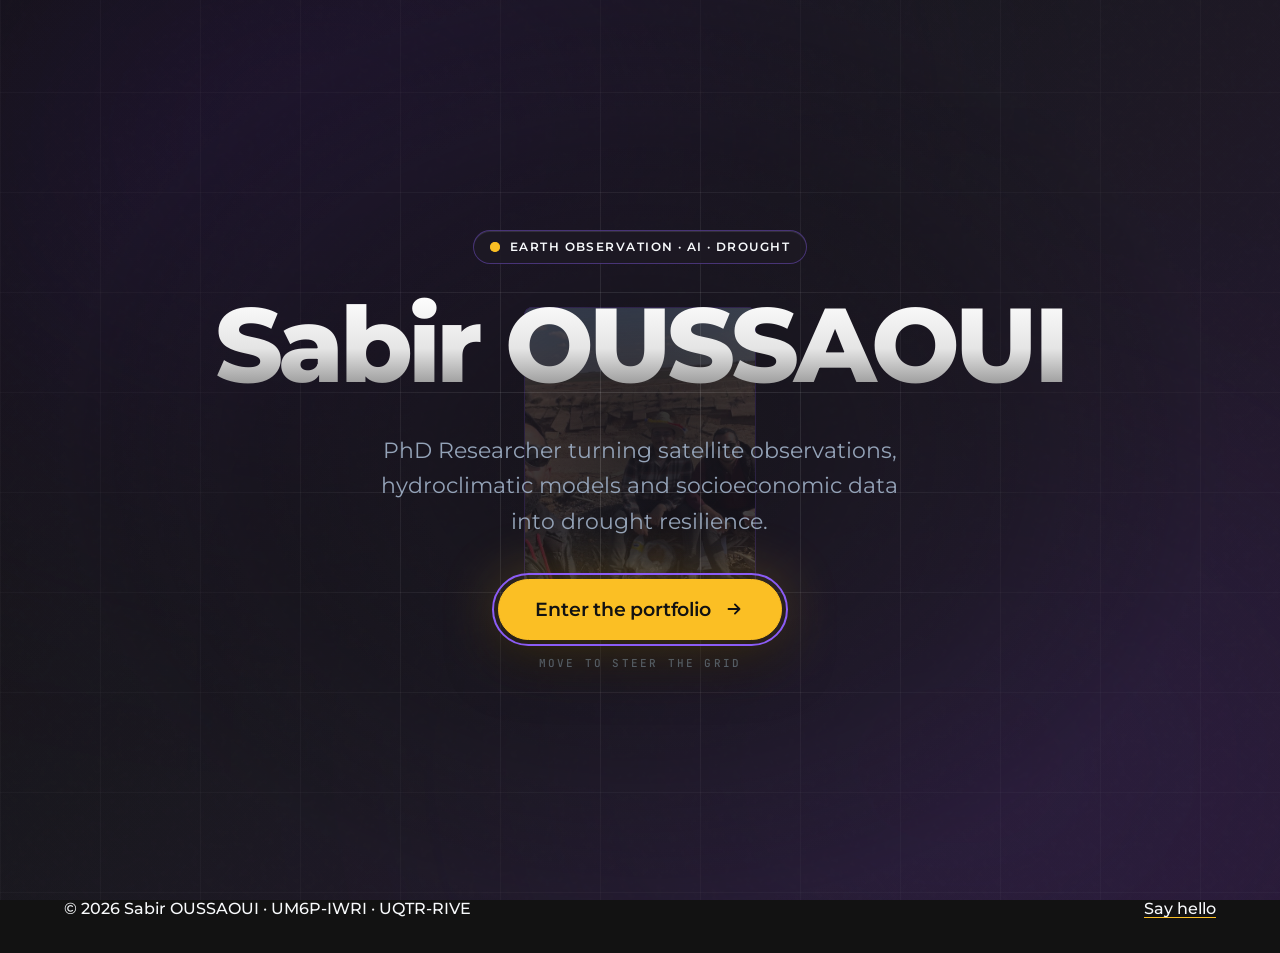
==== commit bfe4d6b6: "New SO logo as site icon; declare site name for Google Co-Authored-By: Claude Opus 5.5 <noreply@anth" ====
--- a/index.html
+++ b/index.html
@@ -13,9 +13,13 @@
 <meta property="og:url" content="https://sabiroussaoui.me/">
 <meta property="og:image" content="https://sabiroussaoui.me/images/profile/hero-iahr.jpg">
 <meta name="twitter:card" content="summary_large_image">
+<script type="application/ld+json">{"@context": "https://schema.org", "@type": "WebSite", "name": "Sabir OUSSAOUI", "alternateName": ["Sabir OUSSAOUI - Earth Observation & AI", "SO"], "url": "https://sabiroussaoui.me/"}</script>
 <script type="application/ld+json">{"@context": "https://schema.org", "@type": "Person", "name": "Sabir OUSSAOUI", "url": "https://sabiroussaoui.me/", "image": "https://sabiroussaoui.me/images/profile/portrait-about.png", "jobTitle": "PhD Researcher in Remote Sensing, AI and Drought", "email": "mailto:Sabir.OUSSAOUI@um6p.ma", "affiliation": [{"@type": "Organization", "name": "Mohammed VI Polytechnic University - International Water Research Institute (UM6P-IWRI)"}, {"@type": "Organization", "name": "Université du Québec à Trois-Rivières - RIVE"}], "alumniOf": {"@type": "CollegeOrUniversity", "name": "Université Sultan Moulay Slimane - FST Beni Mellal"}, "knowsAbout": ["Remote sensing", "Drought monitoring", "Drought forecasting", "Artificial intelligence", "Explainable AI", "Hydroclimatology", "Agricultural drought", "Google Earth Engine"], "sameAs": ["https://www.linkedin.com/in/sabir-oussaoui/", "https://scholar.google.com/citations?user=mRgV_v4AAAAJ&hl=en", "https://www.researchgate.net/profile/Sabir-Oussaoui", "https://github.com/Sabir-OUSSAOUI"]}</script>
-<link rel="icon" href="images/favicon.svg" type="image/svg+xml">
-<link rel="stylesheet" href="css/style.css?v=202611021558">
+<link rel="icon" href="/favicon.ico" sizes="48x48">
+<link rel="icon" href="/images/logo-192.png" type="image/png" sizes="192x192">
+<link rel="apple-touch-icon" href="/images/apple-touch-icon.png">
+<meta property="og:site_name" content="Sabir OUSSAOUI">
+<link rel="stylesheet" href="css/style.css?v=202611022354">
 <script>try{if((localStorage.getItem("theme")||"dark")==="dark")document.documentElement.classList.add("dark")}catch(e){}</script>
 </head>
 <body data-page="home">
@@ -53,9 +57,9 @@
   <a href="https://outlook.office.com/mail/deeplink/compose?to=sabir.oussaoui@um6p.ma&amp;subject=Collaboration%20-%20drought%20%26%20Earth%20observation" target="_blank" rel="noopener" id="hireLabel" aria-label="Write to Sabir Oussaoui in Outlook">Let's talk</a>
 </div>
 <footer id="footer"></footer>
-<script src="js/data.js?v=202611021558"></script>
-<script src="js/main.js?v=202611021558"></script>
-<script src="js/splash-cursor.js?v=202611021558"></script>
-<script src="js/intro.js?v=202611021558"></script>
+<script src="js/data.js?v=202611022354"></script>
+<script src="js/main.js?v=202611022354"></script>
+<script src="js/splash-cursor.js?v=202611022354"></script>
+<script src="js/intro.js?v=202611022354"></script>
 </body>
 </html>
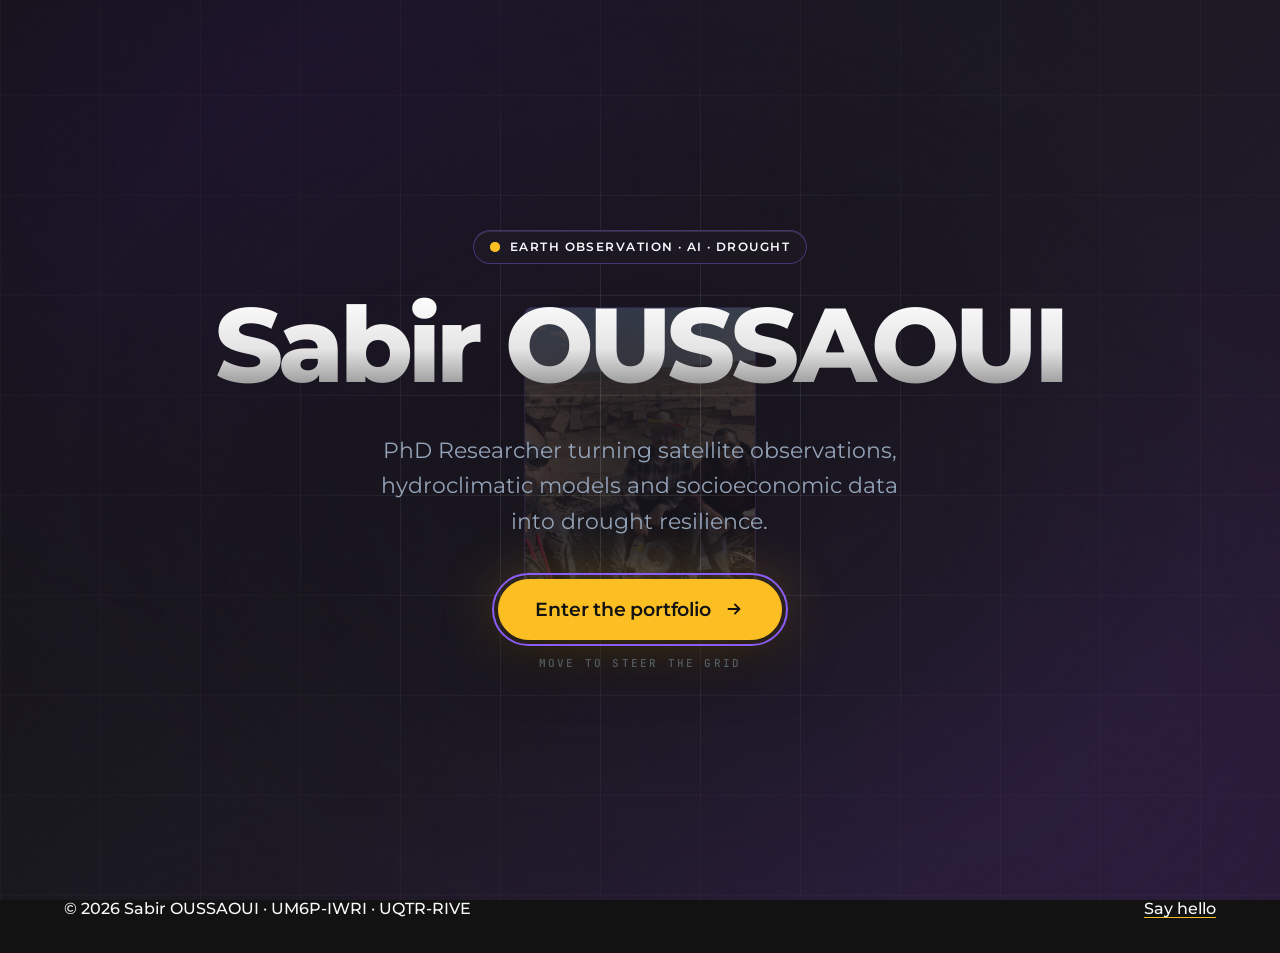
==== commit e3857811: "Remove CV PDF; CV links now request it by email Co-Authored-By: Claude Opus 5.5 <noreply@anthropic.c" ====
--- a/index.html
+++ b/index.html
@@ -19,7 +19,7 @@
 <link rel="icon" href="/images/logo-192.png" type="image/png" sizes="192x192">
 <link rel="apple-touch-icon" href="/images/apple-touch-icon.png">
 <meta property="og:site_name" content="Sabir OUSSAOUI">
-<link rel="stylesheet" href="css/style.css?v=202611022354">
+<link rel="stylesheet" href="css/style.css?v=202611031147">
 <script>try{if((localStorage.getItem("theme")||"dark")==="dark")document.documentElement.classList.add("dark")}catch(e){}</script>
 </head>
 <body data-page="home">
@@ -57,9 +57,9 @@
   <a href="https://outlook.office.com/mail/deeplink/compose?to=sabir.oussaoui@um6p.ma&amp;subject=Collaboration%20-%20drought%20%26%20Earth%20observation" target="_blank" rel="noopener" id="hireLabel" aria-label="Write to Sabir Oussaoui in Outlook">Let's talk</a>
 </div>
 <footer id="footer"></footer>
-<script src="js/data.js?v=202611022354"></script>
-<script src="js/main.js?v=202611022354"></script>
-<script src="js/splash-cursor.js?v=202611022354"></script>
-<script src="js/intro.js?v=202611022354"></script>
+<script src="js/data.js?v=202611031147"></script>
+<script src="js/main.js?v=202611031147"></script>
+<script src="js/splash-cursor.js?v=202611031147"></script>
+<script src="js/intro.js?v=202611031147"></script>
 </body>
 </html>
--- a/css/style.css
+++ b/css/style.css
@@ -425,3 +425,4 @@
 .ct-mailto{display:inline-block;margin-left:6px;font-weight:700;color:var(--gold)!important;text-decoration:underline}
 html:not(.dark) .ct-mailto{color:#5B21B6!important}
 
+.cv-req{display:inline-flex;align-items:center;gap:8px}.cv-req svg{width:18px;height:18px;flex:none}
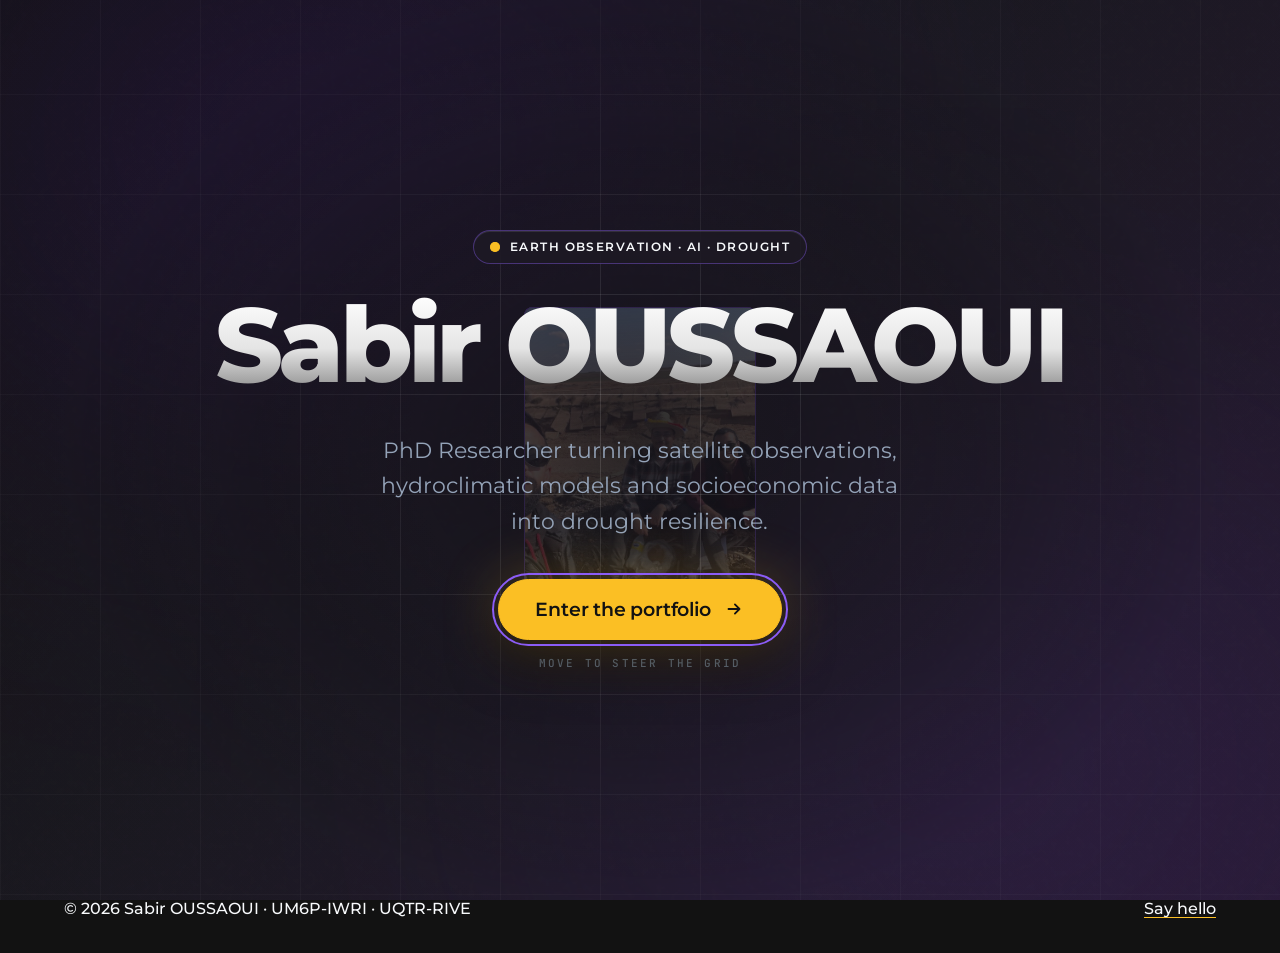
==== commit cd8d465b: "Supervision: Lerrys Angoue Obiang, external supervisor Co-Authored-By: Claude Opus 5.5 <noreply@anth" ====
--- a/index.html
+++ b/index.html
@@ -19,7 +19,7 @@
 <link rel="icon" href="/images/logo-192.png" type="image/png" sizes="192x192">
 <link rel="apple-touch-icon" href="/images/apple-touch-icon.png">
 <meta property="og:site_name" content="Sabir OUSSAOUI">
-<link rel="stylesheet" href="css/style.css?v=202611031147">
+<link rel="stylesheet" href="css/style.css?v=202611102043">
 <script>try{if((localStorage.getItem("theme")||"dark")==="dark")document.documentElement.classList.add("dark")}catch(e){}</script>
 </head>
 <body data-page="home">
@@ -57,9 +57,9 @@
   <a href="https://outlook.office.com/mail/deeplink/compose?to=sabir.oussaoui@um6p.ma&amp;subject=Collaboration%20-%20drought%20%26%20Earth%20observation" target="_blank" rel="noopener" id="hireLabel" aria-label="Write to Sabir Oussaoui in Outlook">Let's talk</a>
 </div>
 <footer id="footer"></footer>
-<script src="js/data.js?v=202611031147"></script>
-<script src="js/main.js?v=202611031147"></script>
-<script src="js/splash-cursor.js?v=202611031147"></script>
-<script src="js/intro.js?v=202611031147"></script>
+<script src="js/data.js?v=202611102043"></script>
+<script src="js/main.js?v=202611102043"></script>
+<script src="js/splash-cursor.js?v=202611102043"></script>
+<script src="js/intro.js?v=202611102043"></script>
 </body>
 </html>
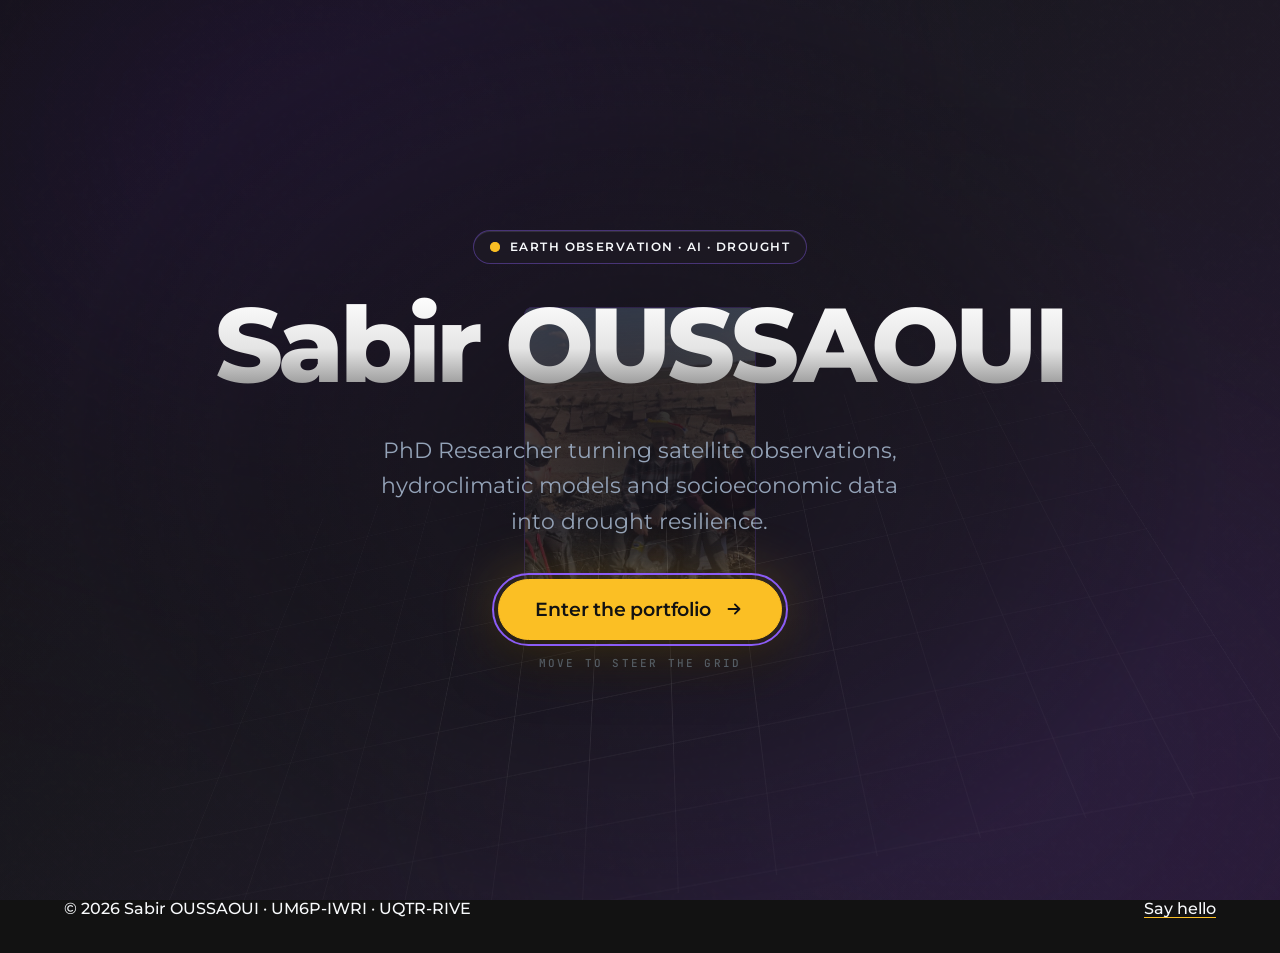
==== commit 708bdc6f: "Supervision: French thesis titles Co-Authored-By: Claude Opus 5.5 <noreply@anthropic.com> Claude-Ses" ====
--- a/index.html
+++ b/index.html
@@ -19,7 +19,7 @@
 <link rel="icon" href="/images/logo-192.png" type="image/png" sizes="192x192">
 <link rel="apple-touch-icon" href="/images/apple-touch-icon.png">
 <meta property="og:site_name" content="Sabir OUSSAOUI">
-<link rel="stylesheet" href="css/style.css?v=202611102043">
+<link rel="stylesheet" href="css/style.css?v=202611102044">
 <script>try{if((localStorage.getItem("theme")||"dark")==="dark")document.documentElement.classList.add("dark")}catch(e){}</script>
 </head>
 <body data-page="home">
@@ -57,9 +57,9 @@
   <a href="https://outlook.office.com/mail/deeplink/compose?to=sabir.oussaoui@um6p.ma&amp;subject=Collaboration%20-%20drought%20%26%20Earth%20observation" target="_blank" rel="noopener" id="hireLabel" aria-label="Write to Sabir Oussaoui in Outlook">Let's talk</a>
 </div>
 <footer id="footer"></footer>
-<script src="js/data.js?v=202611102043"></script>
-<script src="js/main.js?v=202611102043"></script>
-<script src="js/splash-cursor.js?v=202611102043"></script>
-<script src="js/intro.js?v=202611102043"></script>
+<script src="js/data.js?v=202611102044"></script>
+<script src="js/main.js?v=202611102044"></script>
+<script src="js/splash-cursor.js?v=202611102044"></script>
+<script src="js/intro.js?v=202611102044"></script>
 </body>
 </html>
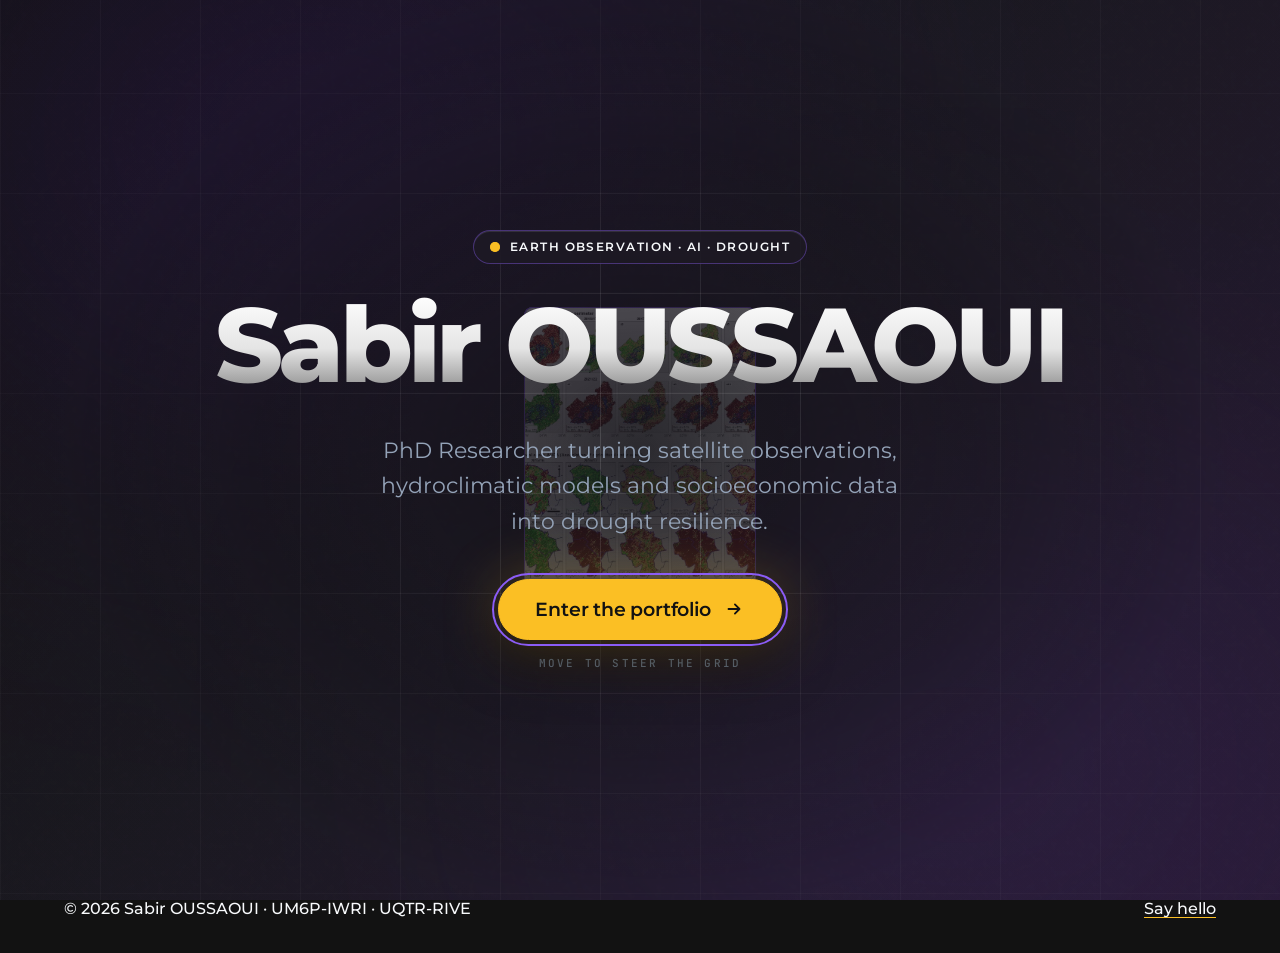
==== commit e55ef4c0: "Publications (FR): status label Publié instead of Paru Co-Authored-By: Claude Opus 5.5 <noreply@anth" ====
--- a/index.html
+++ b/index.html
@@ -19,7 +19,7 @@
 <link rel="icon" href="/images/logo-192.png" type="image/png" sizes="192x192">
 <link rel="apple-touch-icon" href="/images/apple-touch-icon.png">
 <meta property="og:site_name" content="Sabir OUSSAOUI">
-<link rel="stylesheet" href="css/style.css?v=202611102044">
+<link rel="stylesheet" href="css/style.css?v=">
 <script>try{if((localStorage.getItem("theme")||"dark")==="dark")document.documentElement.classList.add("dark")}catch(e){}</script>
 </head>
 <body data-page="home">
@@ -57,9 +57,9 @@
   <a href="https://outlook.office.com/mail/deeplink/compose?to=sabir.oussaoui@um6p.ma&amp;subject=Collaboration%20-%20drought%20%26%20Earth%20observation" target="_blank" rel="noopener" id="hireLabel" aria-label="Write to Sabir Oussaoui in Outlook">Let's talk</a>
 </div>
 <footer id="footer"></footer>
-<script src="js/data.js?v=202611102044"></script>
-<script src="js/main.js?v=202611102044"></script>
-<script src="js/splash-cursor.js?v=202611102044"></script>
-<script src="js/intro.js?v=202611102044"></script>
+<script src="js/data.js?v="></script>
+<script src="js/main.js?v="></script>
+<script src="js/splash-cursor.js?v="></script>
+<script src="js/intro.js?v="></script>
 </body>
 </html>
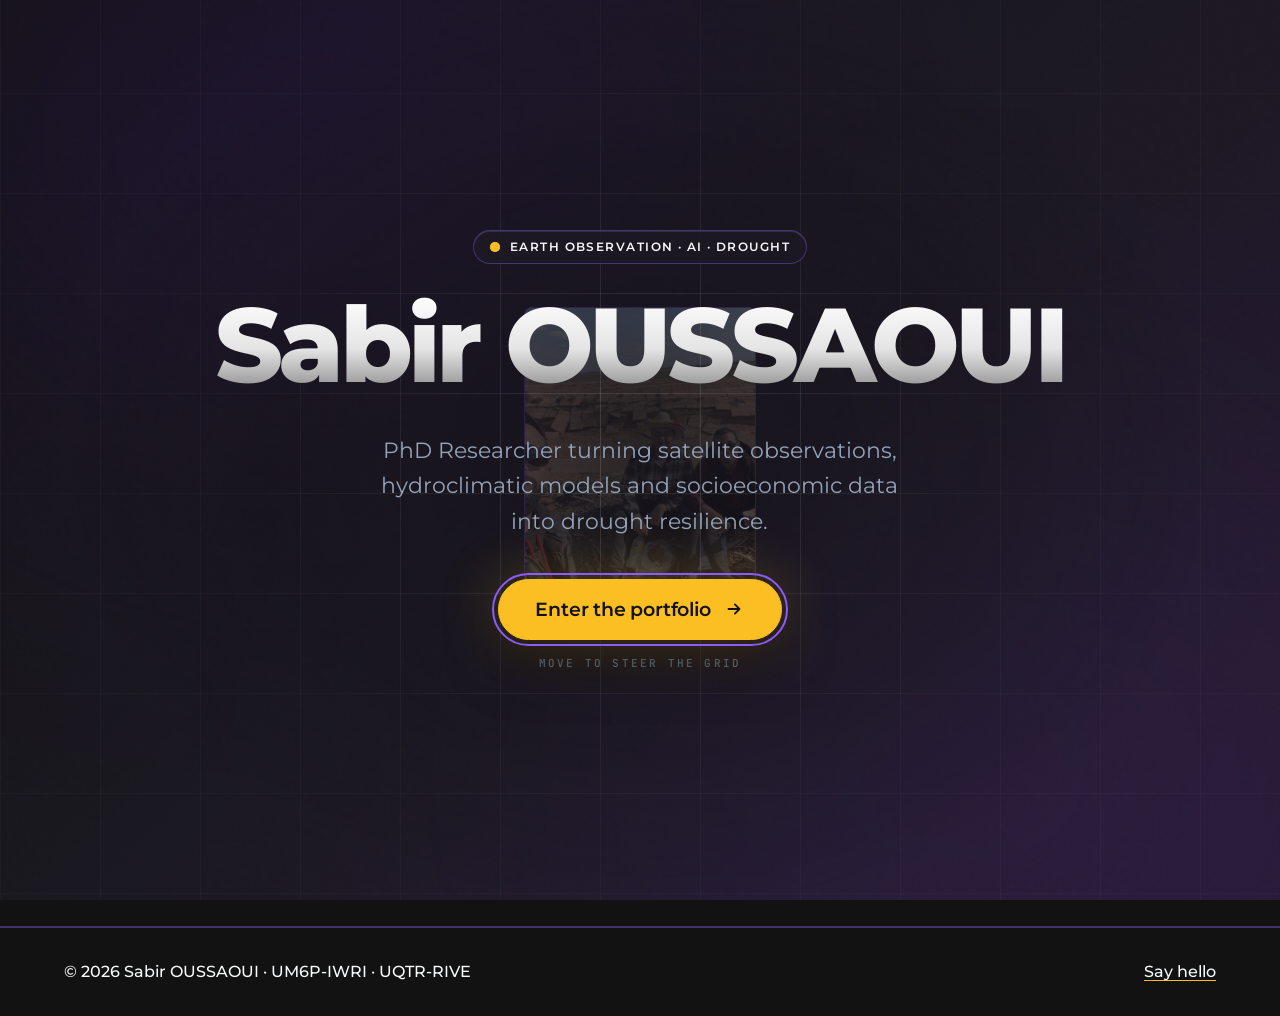
==== commit 05314602: "Redesign the home page hero Framed photo with caption and the Let's talk badge on its corner, eyebro" ====
--- a/index.html
+++ b/index.html
@@ -29,33 +29,35 @@
 <main class="wrap">
   <section class="hero" style="padding-top:0">
     <div class="hero-img">
-      <img src="images/profile/hero-iahr.jpg" alt="Sabir Oussaoui speaking at the 6th IAHR Africa Congress, UM6P" width="1600" height="1600" fetchpriority="high">
+      <figure>
+        <img src="images/profile/hero-iahr.jpg" alt="Sabir Oussaoui speaking at the 6th IAHR Africa Congress, UM6P" width="1600" height="1600" fetchpriority="high">
+        <figcaption id="heroCap"></figcaption>
+        <!-- rotating "Let's talk" badge on the corner of the photo -->
+        <div class="hireme">
+          <svg class="ring" viewBox="0 0 160 160" aria-hidden="true">
+            <defs><path id="circ" d="M80,80 m-62,0 a62,62 0 1,1 124,0 a62,62 0 1,1 -124,0"/></defs>
+            <text font-family="JetBrains Mono, monospace" font-size="10.5" letter-spacing="1.6"><textPath href="#circ" id="ringText">Open to collaboration · drought · water · EO · </textPath></text>
+          </svg>
+          <a href="https://outlook.office.com/mail/deeplink/compose?to=sabir.oussaoui@um6p.ma&amp;subject=Collaboration%20-%20drought%20%26%20Earth%20observation" target="_blank" rel="noopener" id="hireLabel" aria-label="Write to Sabir Oussaoui in Outlook">Let's talk</a>
+        </div>
+      </figure>
     </div>
     <div class="hero-txt">
+      <p class="hero-eyebrow" id="heroEyebrow"></p>
       <h1 id="heroTitle"></h1>
       <p id="heroSub"></p>
-      <div class="hero-aff">
-        <span>Mohammed VI Polytechnic University - International Water Research Institute (UM6P-IWRI), Morocco</span>
-        <span>Université du Québec à Trois-Rivières - Centre de recherche sur les interactions bassins versants - écosystèmes aquatiques (RIVE), Canada</span>
-        <span class="mono" id="heroCot" style="font-size:11px;margin-top:4px"></span>
-      </div>
+      <div class="hero-aff" id="heroAff"></div>
+      <p class="hero-thesis" id="heroCot"></p>
       <div class="hero-cta">
         <a class="btn" id="ctaResearch" href="about.html"></a>
         <a class="btn ghost" id="ctaPubs" href="publications.html"></a>
         <a class="link" id="cvLink"></a>
       </div>
     </div>
+    <div class="hero-stats" id="heroStats"></div>
   </section>
 </main>
 
-<!-- rotating badge, like the template's "Hire me" -->
-<div class="hireme">
-  <svg class="ring" viewBox="0 0 160 160" aria-hidden="true">
-    <defs><path id="circ" d="M80,80 m-62,0 a62,62 0 1,1 124,0 a62,62 0 1,1 -124,0"/></defs>
-    <text font-family="JetBrains Mono, monospace" font-size="10.5" letter-spacing="1.6"><textPath href="#circ" id="ringText">Open to collaboration · drought · water · EO · </textPath></text>
-  </svg>
-  <a href="https://outlook.office.com/mail/deeplink/compose?to=sabir.oussaoui@um6p.ma&amp;subject=Collaboration%20-%20drought%20%26%20Earth%20observation" target="_blank" rel="noopener" id="hireLabel" aria-label="Write to Sabir Oussaoui in Outlook">Let's talk</a>
-</div>
 <footer id="footer"></footer>
 <script src="js/data.js?v="></script>
 <script src="js/main.js?v="></script>
--- a/css/style.css
+++ b/css/style.css
@@ -63,7 +63,7 @@
 /* ---------- nav ---------- */
 header.nav{position:fixed;left:0;right:0;top:0;z-index:50;box-sizing:border-box;display:flex;align-items:center;justify-content:space-between;gap:24px;padding:20px 64px;font-weight:500;background:color-mix(in srgb,var(--bg) 82%,transparent);backdrop-filter:blur(12px);-webkit-backdrop-filter:blur(12px);border-bottom:1px solid transparent;transition:border-color .3s,padding .3s}
 header.nav.scrolled{border-bottom-color:var(--line)}
-.nav-links{display:flex;gap:28px;flex:1;justify-content:center}
+.nav-links{display:flex;gap:clamp(16px,1.9vw,28px);flex:1;justify-content:center;white-space:nowrap}
 .nl{position:relative;text-decoration:none;padding-bottom:2px}
 .nl::after{content:"";position:absolute;left:0;bottom:-2px;height:2px;width:0;background:var(--accent);transition:width .3s}
 .nl:hover::after,.nl[aria-current="page"]::after{width:100%}
@@ -83,21 +83,37 @@
 .mobile-menu{display:none}
 
 /* ---------- hero (index) ---------- */
-.hero{display:grid;grid-template-columns:minmax(0,1fr) minmax(0,1fr);align-items:center;gap:48px;min-height:calc(100vh - 130px);padding:24px 0 64px}
-.hero-img{position:relative}
-.hero-img img{width:100%;max-width:520px;max-height:calc(100vh - 200px);object-fit:cover;object-position:52% 45%;aspect-ratio:4/5;margin:0 auto;border-radius:24px}
-.hero-txt h1{font-size:56px;text-align:left;margin-bottom:24px}
-.hero-txt p{font-size:17px;color:var(--muted);max-width:620px;margin:0 0 20px}
+.hero{display:grid;grid-template-columns:minmax(0,.9fr) minmax(0,1.1fr);align-items:center;gap:40px 72px;min-height:calc(100vh - 130px);padding:28px 0 56px}
+.hero-img figure{position:relative;margin:0 auto;width:100%;max-width:480px}
+.hero-img img{display:block;width:100%;height:auto;max-height:calc(100vh - 300px);min-height:380px;object-fit:cover;object-position:52% 40%;aspect-ratio:4/5;border-radius:24px;border:2px solid var(--edge);box-shadow:14px 14px 0 var(--shadow)}
+.hero-img figcaption{position:absolute;left:14px;bottom:14px;max-width:calc(100% - 28px);padding:7px 12px;border-radius:999px;background:rgba(18,18,18,.78);backdrop-filter:blur(8px);color:#F8FAFC;font:500 11px var(--mono);letter-spacing:.04em;border:1px solid rgba(248,250,252,.18)}
+.hero-eyebrow{display:inline-flex;align-items:center;gap:10px;margin:0 0 18px!important;padding:7px 14px;border-radius:999px;border:1px solid var(--edge);background:var(--card);font:600 12px var(--font)!important;letter-spacing:.1em;text-transform:uppercase;color:var(--fg)!important}
+.hero-eyebrow i{width:8px;height:8px;border-radius:50%;background:var(--gold);box-shadow:0 0 10px var(--gold)}
+.hero-txt h1{font-size:clamp(40px,4.4vw,64px);line-height:1.08;text-align:left;margin:0 0 22px;letter-spacing:-.02em}
+.hero-txt h1 .hl{color:var(--purple-deep)}
+html.dark .hero-txt h1 .hl{color:var(--gold)}
+.hero-txt p{font-size:18px;line-height:1.6;color:var(--muted);max-width:620px;margin:0 0 24px}
 .hero-txt p b{color:var(--fg);font-weight:800}
-.hero-aff{display:flex;flex-direction:column;gap:4px;font-size:14px;color:var(--muted);margin-bottom:28px}
+.hero-aff{display:grid;grid-template-columns:1fr 1fr;gap:12px;max-width:620px;margin-bottom:12px}
+.aff{display:flex;flex-direction:column;gap:2px;padding:12px 16px;border-radius:14px;border:1px solid var(--line);background:var(--card);border-left:3px solid var(--accent)}
+.aff b{font-size:15px}.aff span{font-size:13px;color:var(--muted);line-height:1.4}.aff .mono{font-size:11px}
+.hero-thesis{display:flex;flex-direction:column;gap:3px;max-width:620px;padding:12px 16px;border-radius:14px;border:1px dashed var(--line);margin:0 0 28px!important;font-size:14px!important}
+.hero-thesis .mono{font-size:11px;letter-spacing:.08em;text-transform:uppercase}
+.hero-thesis i{color:var(--fg);line-height:1.45}
 .hero-cta{display:flex;align-items:center;gap:20px;flex-wrap:wrap}
 .hero-cta .link{font-size:15px;font-weight:600;text-decoration:underline;text-underline-offset:4px}
+.hero-stats{grid-column:1/-1;display:grid;grid-template-columns:repeat(4,minmax(0,1fr));gap:16px}
+.hstat{display:flex;flex-direction:column;gap:4px;padding:18px 20px;border-radius:18px;border:1px solid var(--line);background:var(--card);text-decoration:none;color:inherit;transition:transform .2s,border-color .2s}
+.hstat:hover{transform:translateY(-3px);border-color:var(--accent)}
+.hstat b{font-size:34px;line-height:1;font-weight:800;color:var(--purple-deep)}
+html.dark .hstat b{color:var(--gold)}
+.hstat span{font-size:13px;color:var(--muted);line-height:1.4}
 /* animated headline words */
 .anim-word{display:inline-block;opacity:0;transform:translateY(40px);animation:word .55s ease-out forwards}
 @keyframes word{to{opacity:1;transform:none}}
 
 /* rotating badge */
-.hireme{position:fixed;left:40px;bottom:40px;width:160px;height:160px;z-index:40;display:flex;align-items:center;justify-content:center}
+.hireme{position:absolute;right:-52px;top:-44px;width:132px;height:132px;z-index:2;display:flex;align-items:center;justify-content:center;border-radius:50%;background:var(--bg);box-shadow:0 0 0 2px var(--edge)}
 .hireme svg.ring{position:absolute;inset:0;width:100%;height:100%;animation:spin 14s linear infinite;fill:var(--fg)}
 .hireme a{position:relative;width:64px;height:64px;border-radius:50%;background:var(--gold);color:var(--gold-ink);display:flex;align-items:center;justify-content:center;font-weight:600;font-size:13px;text-decoration:none;border:2px solid transparent;transition:.3s;border-color:var(--gold)}
 .hireme a:hover{background:var(--accent);color:#F8FAFC;border-color:var(--accent)}
@@ -114,25 +130,43 @@
 .stats .num{font-size:64px;font-weight:800;letter-spacing:-.03em;line-height:1}
 .stats .lbl{font-size:14px;font-weight:600;color:var(--muted)}
 
-/* skills map: 3D-looking globe with skills orbiting like satellites */
-.skills{--k:1;position:relative;height:920px;max-width:1200px;margin:0 auto;overflow:hidden;border-radius:28px;background:radial-gradient(circle at 50% 50%, #0b1a2e 0, #060b14 55%, #04070d 100%);isolation:isolate}
-.skills::before{content:"";position:absolute;inset:0;background-image:radial-gradient(1px 1px at 20% 30%,rgba(255,255,255,.5) 50%,transparent 51%),radial-gradient(1px 1px at 70% 20%,rgba(255,255,255,.4) 50%,transparent 51%),radial-gradient(1px 1px at 85% 65%,rgba(255,255,255,.5) 50%,transparent 51%),radial-gradient(1px 1px at 35% 80%,rgba(255,255,255,.35) 50%,transparent 51%),radial-gradient(1.5px 1.5px at 55% 90%,rgba(255,255,255,.45) 50%,transparent 51%),radial-gradient(1px 1px at 10% 60%,rgba(255,255,255,.4) 50%,transparent 51%),radial-gradient(1px 1px at 92% 35%,rgba(255,255,255,.35) 50%,transparent 51%),radial-gradient(1.5px 1.5px at 45% 12%,rgba(255,255,255,.5) 50%,transparent 51%);pointer-events:none}
-.ring{position:absolute;left:50%;top:50%;width:calc(var(--r)*2*var(--k));height:calc(var(--r)*2*var(--k));margin:calc(var(--r)*-1*var(--k)) 0 0 calc(var(--r)*-1*var(--k));border-radius:50%;border:1px dashed rgba(85,221,224,.22);pointer-events:none}
-.globe{position:absolute;left:50%;top:50%;width:calc(230px*var(--k));height:calc(230px*var(--k));margin:calc(-115px*var(--k)) 0 0 calc(-115px*var(--k));display:flex;align-items:center;justify-content:center;filter:drop-shadow(0 0 28px rgba(85,221,224,.35))}
+/* skills map: one orbit per family around the Earth, with a readable list beside it */
+.skills{--c-sat:#FBBF24;--c-meth:#A78BFA;--c-prod:#5EEAD4;--c-soft:#E2E8F0;display:grid;grid-template-columns:minmax(0,1fr) 300px;gap:8px 28px;align-items:center;max-width:1200px;margin:0 auto;padding:22px 28px 22px 14px;border-radius:28px;border:1px solid rgba(139,92,246,.35);background:radial-gradient(circle at 36% 50%,#1a1430 0,#0d0b16 55%,#08070d 100%);color:#F8FAFC;position:relative;overflow:hidden;isolation:isolate}
+.skills::before{content:"";position:absolute;inset:0;z-index:-1;background-image:radial-gradient(1px 1px at 20% 30%,rgba(255,255,255,.5) 50%,transparent 51%),radial-gradient(1px 1px at 70% 20%,rgba(255,255,255,.4) 50%,transparent 51%),radial-gradient(1px 1px at 85% 65%,rgba(255,255,255,.5) 50%,transparent 51%),radial-gradient(1px 1px at 35% 80%,rgba(255,255,255,.35) 50%,transparent 51%),radial-gradient(1.5px 1.5px at 55% 90%,rgba(255,255,255,.45) 50%,transparent 51%),radial-gradient(1px 1px at 10% 60%,rgba(255,255,255,.4) 50%,transparent 51%),radial-gradient(1px 1px at 92% 35%,rgba(255,255,255,.35) 50%,transparent 51%),radial-gradient(1.5px 1.5px at 45% 12%,rgba(255,255,255,.5) 50%,transparent 51%);pointer-events:none}
+.sk-stage{container-type:inline-size;width:100%;max-width:860px;margin:0 auto}
+.sk-map{position:relative;width:100cqw;height:100cqw}
+.sk-map .ring{position:absolute;left:50%;top:50%;width:calc(var(--r)*2);height:calc(var(--r)*2);translate:-50% -50%;border-radius:50%;border:1px dashed color-mix(in srgb,var(--c) 38%,transparent);pointer-events:none;transition:border-color .3s,opacity .3s}
+.sk-map .sat,.sk-list .sat{--c:var(--c-sat)}.sk-map .meth,.sk-list .meth{--c:var(--c-meth)}.sk-map .prod,.sk-list .prod{--c:var(--c-prod)}.sk-map .soft,.sk-list .soft{--c:var(--c-soft)}
+.globe{position:absolute;left:50%;top:50%;width:21cqw;height:21cqw;translate:-50% -50%;display:flex;align-items:center;justify-content:center;filter:drop-shadow(0 0 3cqw rgba(139,92,246,.55))}
 .globe img{width:100%;height:100%;object-fit:contain;display:block}
-.globe-label{position:absolute;left:50%;bottom:18px;transform:translateX(-50%);color:#edf2f7;font:700 13px var(--font);letter-spacing:.04em;white-space:nowrap;text-align:center;text-shadow:0 2px 8px rgba(0,0,0,.8)}
 .orbit{position:absolute;left:50%;top:50%;width:0;height:0;animation:orbit var(--d) linear infinite;animation-delay:var(--delay)}
-.sat-pos{position:absolute;left:0;top:0;transform:translate(calc(var(--r)*var(--k)),0)}
-.skill{position:absolute;left:0;top:0;translate:-50% -50%;width:calc(var(--s)*var(--k));height:calc(var(--s)*var(--k));display:flex;flex-direction:column;align-items:center;justify-content:center;gap:3px;text-align:center;border-radius:50%;padding:8px;box-sizing:border-box;font-weight:600;font-size:12px;line-height:1.2;background:#f5f5f5;color:#1b1b1b;box-shadow:0 0 0 2px rgba(255,255,255,.12),0 8px 24px rgba(0,0,0,.45);animation:orbit var(--d) linear infinite reverse;animation-delay:var(--delay);cursor:default;transition:box-shadow .25s}
-.skill svg{opacity:.75}
-.skill:hover{box-shadow:0 0 0 3px #55dde0,0 8px 24px rgba(0,0,0,.45);z-index:2}
-.skill.sat{background:#55dde0;color:#06202a}
-.skill.prod{background:#8fcb9b;color:#0f2a17}
-.skill.meth{background:#e6ad63;color:#2d1a05}
-.skill.soft{background:#edf2f7;color:#1b1b1b}
+.orbit.rev{animation-direction:reverse}
+.sat-pos{position:absolute;left:0;top:0;transform:translate(var(--r),0)}
+.skill{position:absolute;left:0;top:0;translate:-50% -50%;width:8.8cqw;height:8.8cqw;display:flex;align-items:center;justify-content:center;text-align:center;border-radius:50%;padding:.15cqw;font:600 clamp(8px,1.22cqw,11.5px)/1.18 var(--font);color:#F8FAFC;background:color-mix(in srgb,var(--c) 16%,#100d1a);border:1.5px solid var(--c);box-shadow:0 0 1.6cqw color-mix(in srgb,var(--c) 35%,transparent);animation:orbit var(--d) linear infinite reverse;animation-delay:var(--delay);cursor:default;transition:scale .25s,opacity .3s,box-shadow .25s,background .25s}
+.orbit.rev .skill{animation-direction:normal}
+.skill span{overflow-wrap:normal;letter-spacing:-.01em}
+.skill:hover,.skill.hot{scale:1.18;z-index:3;background:color-mix(in srgb,var(--c) 34%,#100d1a);box-shadow:0 0 0 2px var(--c),0 0 3cqw color-mix(in srgb,var(--c) 70%,transparent)}
+.sk-map:hover .orbit,.sk-map:hover .skill{animation-play-state:paused}
+.skills[data-focus] .skill,.skills[data-focus] .ring{opacity:.22}
+.skills[data-focus="sat"] .sat,.skills[data-focus="meth"] .meth,.skills[data-focus="prod"] .prod,.skills[data-focus="soft"] .soft{opacity:1}
+.skills[data-focus="sat"] .ring.sat,.skills[data-focus="meth"] .ring.meth,.skills[data-focus="prod"] .ring.prod,.skills[data-focus="soft"] .ring.soft{border-color:var(--c);border-style:solid}
+@container (max-width:620px){.skill{width:5cqw;height:5cqw;padding:0;background:var(--c);box-shadow:0 0 3cqw var(--c)}.skill span{display:none}}
 @keyframes orbit{to{transform:rotate(360deg)}}
 @media (prefers-reduced-motion:reduce){.orbit,.skill{animation-play-state:paused}}
-.legend{display:flex;gap:24px;justify-content:center;flex-wrap:wrap;margin-top:20px}
+.sk-list{display:flex;flex-direction:column;gap:12px}
+.sk-eyebrow{margin:0 0 2px;font:500 11px var(--mono);letter-spacing:.14em;text-transform:uppercase;color:#94A3B8}
+.sk-group{padding:14px 16px;border-radius:16px;border:1px solid color-mix(in srgb,var(--c) 30%,transparent);background:rgba(18,16,28,.72);cursor:pointer;outline:none;transition:border-color .25s,background .25s,opacity .3s}
+.sk-group:hover,.sk-group:focus-visible,.skills[data-focus="sat"] .sk-group.sat,.skills[data-focus="meth"] .sk-group.meth,.skills[data-focus="prod"] .sk-group.prod,.skills[data-focus="soft"] .sk-group.soft{border-color:var(--c);background:color-mix(in srgb,var(--c) 9%,#12101c)}
+.skills[data-focus] .sk-group{opacity:.5}
+.skills[data-focus="sat"] .sk-group.sat,.skills[data-focus="meth"] .sk-group.meth,.skills[data-focus="prod"] .sk-group.prod,.skills[data-focus="soft"] .sk-group.soft{opacity:1}
+.sk-group h4{display:flex;align-items:center;gap:9px;margin:0 0 10px;font:700 12px var(--font);letter-spacing:.09em;text-transform:uppercase;color:var(--c)}
+.sk-group h4 i{width:10px;height:10px;border-radius:50%;background:var(--c);box-shadow:0 0 10px var(--c)}
+.sk-group h4 span{margin-left:auto;font:500 11px var(--mono);color:#94A3B8}
+.sk-group ul{list-style:none;margin:0;padding:0;display:flex;flex-wrap:wrap;gap:6px}
+.sk-group li{font:500 12.5px var(--font);color:#F8FAFC;padding:4px 10px;border-radius:999px;border:1px solid rgba(248,250,252,.16);background:rgba(248,250,252,.05);transition:border-color .2s,background .2s}
+.sk-group li:hover{border-color:var(--c);background:color-mix(in srgb,var(--c) 18%,transparent)}
+@media (max-width:1180px){.skills{grid-template-columns:1fr;padding:18px}.sk-stage{max-width:720px}.sk-list{display:grid;grid-template-columns:1fr 1fr;gap:12px}.sk-eyebrow{grid-column:1/-1;text-align:center}}
+@media (max-width:640px){.skills{padding:12px;border-radius:18px}.sk-list{grid-template-columns:1fr}}
 
 /* timelines */
 .timeline{position:relative;width:75%;margin:0 auto}
@@ -270,7 +304,7 @@
 @media (prefers-reduced-motion:reduce){*{animation-duration:.01ms!important;transition-duration:.01ms!important}.anim-word{opacity:1;transform:none}}
 
 /* ---------- responsive ---------- */
-@media (max-width:1100px){.cert-grid{grid-template-columns:repeat(2,minmax(0,1fr))}.feat-pubs.cols3{grid-template-columns:repeat(2,minmax(0,1fr))}.wrap{padding:0 32px}header.nav{padding:18px 32px}.title{font-size:48px}.hero-txt h1{font-size:44px}.about-grid{grid-template-columns:1fr 1fr}.stats{grid-column:span 2;flex-direction:row;justify-content:space-around;text-align:center;align-items:center}.proj.half{grid-column:span 12}.skills{height:700px;--k:.78}}
+@media (max-width:1100px){.cert-grid{grid-template-columns:repeat(2,minmax(0,1fr))}.feat-pubs.cols3{grid-template-columns:repeat(2,minmax(0,1fr))}.wrap{padding:0 32px}header.nav{padding:18px 32px}.title{font-size:48px}.about-grid{grid-template-columns:1fr 1fr}.stats{grid-column:span 2;flex-direction:row;justify-content:space-around;text-align:center;align-items:center}.proj.half{grid-column:span 12}}
 @media (max-width:1340px){
   header .nav-links,header .socials{display:none}
   .burger{display:flex;order:2;margin-left:auto}
@@ -285,10 +319,9 @@
 @media (max-width:800px){
   .ref-grid{grid-template-columns:1fr;gap:24px}.ref{padding:22px}
   .logo{position:static;transform:none;height:48px;font-size:13px;padding-right:14px}.logo img{width:40px;height:40px}
-  .hero{grid-template-columns:1fr;text-align:center}.hero-txt h1{text-align:center;font-size:36px}.hero-cta{justify-content:center}
+  .hero{grid-template-columns:1fr;gap:32px;text-align:center}.hero-txt h1{text-align:center}.hero-cta{justify-content:center}.hero-txt p,.hero-aff,.hero-thesis{margin-inline:auto!important}.aff,.hero-thesis{text-align:left}.hero-img figure{max-width:340px}.hero-img img{min-height:0;max-height:none}.hireme{right:-28px;top:-30px;width:104px;height:104px}.hireme a{width:52px;height:52px;font-size:11px}.hero-stats{grid-template-columns:1fr 1fr}
   .title{font-size:36px;margin-bottom:40px}section{padding:64px 0}.wrap{padding:0 20px}header.nav{padding:14px 20px}
   .about-grid{grid-template-columns:1fr}.stats{grid-column:auto}
-  .skills{height:460px;--k:.44;border-radius:16px}.skill{width:calc(var(--s)*.62);height:calc(var(--s)*.62);font-size:8px;padding:3px;gap:0}.skill svg{width:9px;height:9px}.globe-label{font-size:10px;bottom:8px}
   .timeline{width:100%}.timeline li{padding-left:64px}.timeline .rail{left:20px}.timeline li::before{left:12px}
   .proj.featured{flex-direction:column;padding:24px}.proj h3{font-size:24px}
   .event{grid-template-columns:1fr;gap:24px}.event.flip .event-img{order:0}.event-body h3{font-size:22px}
@@ -303,8 +336,8 @@
   table.sup td::before{content:attr(data-l);display:block;font:600 10px var(--mono);letter-spacing:.08em;text-transform:uppercase;color:var(--muted);margin-bottom:2px}
   table.sup td:nth-child(2){min-width:0}
   .lb-nav{width:40px;height:40px;font-size:24px}.lightbox{padding:12px}.lightbox img{max-height:70vh}
-  .hero-aff{font-size:13px}.hero-txt h1{font-size:34px}.title{font-size:34px}.pub,.pub.has-img{grid-template-columns:1fr}.pub-thumb{max-width:220px}.talk{grid-template-columns:1fr}.talk .tk{text-align:left}
-  .hireme{position:relative;left:auto;bottom:auto;margin:24px auto 0;width:140px;height:140px}  footer{padding:24px 20px}
+  .hero-aff{grid-template-columns:1fr}.hero-txt h1{font-size:34px}.title{font-size:34px}.pub,.pub.has-img{grid-template-columns:1fr}.pub-thumb{max-width:220px}.talk{grid-template-columns:1fr}.talk .tk{text-align:left}
+  footer{padding:24px 20px}
 }
 
 /* ---------- opening screen (js/intro.js) ---------- */
@@ -426,3 +459,5 @@
 html:not(.dark) .ct-mailto{color:#5B21B6!important}
 
 .cv-req{display:inline-flex;align-items:center;gap:8px}.cv-req svg{width:18px;height:18px;flex:none}
+.hireme a{text-align:center;line-height:1.1}
+@media (min-width:1341px) and (max-width:1439px){html[lang="fr"] .nav-links{gap:13px}}
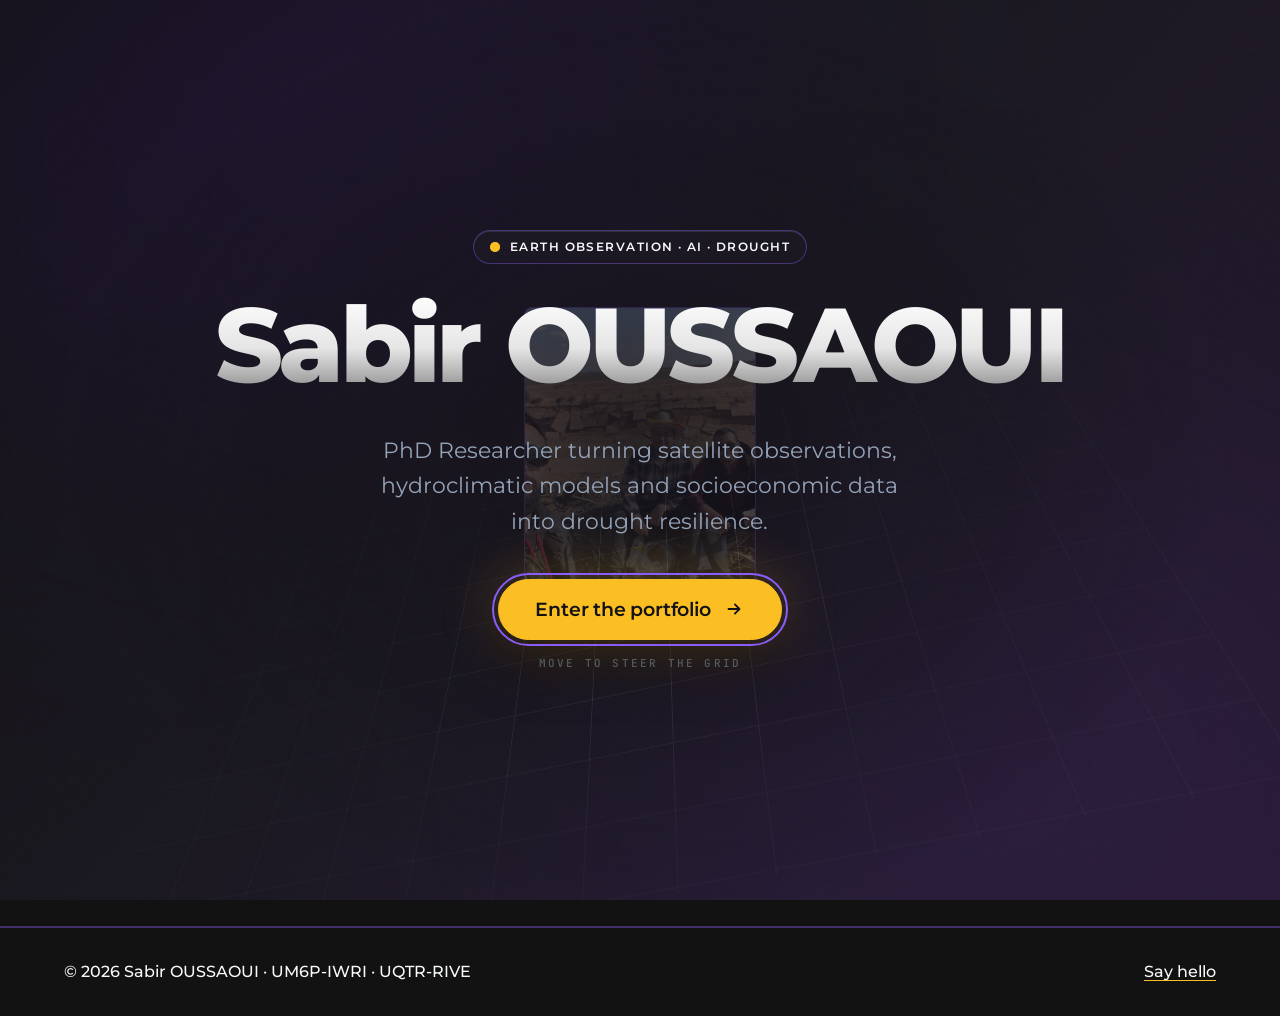
==== commit ea4d27d5: "Add GitHub and YouTube links to the header, menu and contact page Co-Authored-By: Claude Fable 5.2 <" ====
--- a/index.html
+++ b/index.html
@@ -14,7 +14,7 @@
 <meta property="og:image" content="https://sabiroussaoui.me/images/profile/hero-iahr.jpg">
 <meta name="twitter:card" content="summary_large_image">
 <script type="application/ld+json">{"@context": "https://schema.org", "@type": "WebSite", "name": "Sabir OUSSAOUI", "alternateName": ["Sabir OUSSAOUI - Earth Observation & AI", "SO"], "url": "https://sabiroussaoui.me/"}</script>
-<script type="application/ld+json">{"@context": "https://schema.org", "@type": "Person", "name": "Sabir OUSSAOUI", "url": "https://sabiroussaoui.me/", "image": "https://sabiroussaoui.me/images/profile/portrait-about.png", "jobTitle": "PhD Researcher in Remote Sensing, AI and Drought", "email": "mailto:Sabir.OUSSAOUI@um6p.ma", "affiliation": [{"@type": "Organization", "name": "Mohammed VI Polytechnic University - International Water Research Institute (UM6P-IWRI)"}, {"@type": "Organization", "name": "Université du Québec à Trois-Rivières - RIVE"}], "alumniOf": {"@type": "CollegeOrUniversity", "name": "Université Sultan Moulay Slimane - FST Beni Mellal"}, "knowsAbout": ["Remote sensing", "Drought monitoring", "Drought forecasting", "Artificial intelligence", "Explainable AI", "Hydroclimatology", "Agricultural drought", "Google Earth Engine"], "sameAs": ["https://www.linkedin.com/in/sabir-oussaoui/", "https://scholar.google.com/citations?user=mRgV_v4AAAAJ&hl=en", "https://www.researchgate.net/profile/Sabir-Oussaoui", "https://github.com/Sabir-OUSSAOUI"]}</script>
+<script type="application/ld+json">{"@context": "https://schema.org", "@type": "Person", "name": "Sabir OUSSAOUI", "url": "https://sabiroussaoui.me/", "image": "https://sabiroussaoui.me/images/profile/portrait-about.png", "jobTitle": "PhD Researcher in Remote Sensing, AI and Drought", "email": "mailto:Sabir.OUSSAOUI@um6p.ma", "affiliation": [{"@type": "Organization", "name": "Mohammed VI Polytechnic University - International Water Research Institute (UM6P-IWRI)"}, {"@type": "Organization", "name": "Université du Québec à Trois-Rivières - RIVE"}], "alumniOf": {"@type": "CollegeOrUniversity", "name": "Université Sultan Moulay Slimane - FST Beni Mellal"}, "knowsAbout": ["Remote sensing", "Drought monitoring", "Drought forecasting", "Artificial intelligence", "Explainable AI", "Hydroclimatology", "Agricultural drought", "Google Earth Engine"], "sameAs": ["https://www.linkedin.com/in/sabir-oussaoui/", "https://scholar.google.com/citations?user=mRgV_v4AAAAJ&hl=en", "https://www.researchgate.net/profile/Sabir-Oussaoui", "https://github.com/Sabir-OUSSAOUI", "https://www.youtube.com/@s.oussaoui1524"]}</script>
 <link rel="icon" href="/favicon.ico" sizes="48x48">
 <link rel="icon" href="/images/logo-192.png" type="image/png" sizes="192x192">
 <link rel="apple-touch-icon" href="/images/apple-touch-icon.png">
--- a/css/style.css
+++ b/css/style.css
@@ -63,7 +63,7 @@
 /* ---------- nav ---------- */
 header.nav{position:fixed;left:0;right:0;top:0;z-index:50;box-sizing:border-box;display:flex;align-items:center;justify-content:space-between;gap:24px;padding:20px 64px;font-weight:500;background:color-mix(in srgb,var(--bg) 82%,transparent);backdrop-filter:blur(12px);-webkit-backdrop-filter:blur(12px);border-bottom:1px solid transparent;transition:border-color .3s,padding .3s}
 header.nav.scrolled{border-bottom-color:var(--line)}
-.nav-links{display:flex;gap:clamp(16px,1.9vw,28px);flex:1;justify-content:center;white-space:nowrap}
+.nav-links{display:flex;gap:clamp(12px,1.5vw,28px);flex:1;justify-content:center;white-space:nowrap}
 .nl{position:relative;text-decoration:none;padding-bottom:2px}
 .nl::after{content:"";position:absolute;left:0;bottom:-2px;height:2px;width:0;background:var(--accent);transition:width .3s}
 .nl:hover::after,.nl[aria-current="page"]::after{width:100%}
@@ -72,7 +72,7 @@
 html.dark .logo img{background:var(--dark)}
 html.dark .logo{background:var(--card);color:var(--fg);box-shadow:inset 0 0 0 1px rgba(139,92,246,.55)}
 .logo:hover{background:var(--accent);border-color:var(--fg)}
-.socials{display:flex;align-items:center;gap:14px}
+.socials{display:flex;align-items:center;gap:11px}
 .soc{width:28px;height:28px;display:inline-flex;align-items:center;justify-content:center;color:var(--fg);transition:transform .2s,color .2s}
 .soc:hover{transform:translateY(-3px);color:var(--accent)}
 .theme{width:34px;height:34px;border-radius:50%;border:0;background:var(--dark);color:var(--light);display:inline-flex;align-items:center;justify-content:center;cursor:pointer}
@@ -305,7 +305,7 @@
 
 /* ---------- responsive ---------- */
 @media (max-width:1100px){.cert-grid{grid-template-columns:repeat(2,minmax(0,1fr))}.feat-pubs.cols3{grid-template-columns:repeat(2,minmax(0,1fr))}.wrap{padding:0 32px}header.nav{padding:18px 32px}.title{font-size:48px}.about-grid{grid-template-columns:1fr 1fr}.stats{grid-column:span 2;flex-direction:row;justify-content:space-around;text-align:center;align-items:center}.proj.half{grid-column:span 12}}
-@media (max-width:1340px){
+@media (max-width:1400px){
   header .nav-links,header .socials{display:none}
   .burger{display:flex;order:2;margin-left:auto}
   .mobile-menu{display:none;position:fixed;inset:0;z-index:70;padding:0;background:rgba(27,27,27,.9);color:var(--light);backdrop-filter:blur(6px);flex-direction:column;align-items:center;justify-content:center;gap:28px;font-size:22px;font-weight:600}
@@ -460,4 +460,4 @@
 
 .cv-req{display:inline-flex;align-items:center;gap:8px}.cv-req svg{width:18px;height:18px;flex:none}
 .hireme a{text-align:center;line-height:1.1}
-@media (min-width:1341px) and (max-width:1439px){html[lang="fr"] .nav-links{gap:13px}}
+@media (min-width:1401px) and (max-width:1560px){html[lang="fr"] .nav-links{gap:11px;font-size:15px}}
